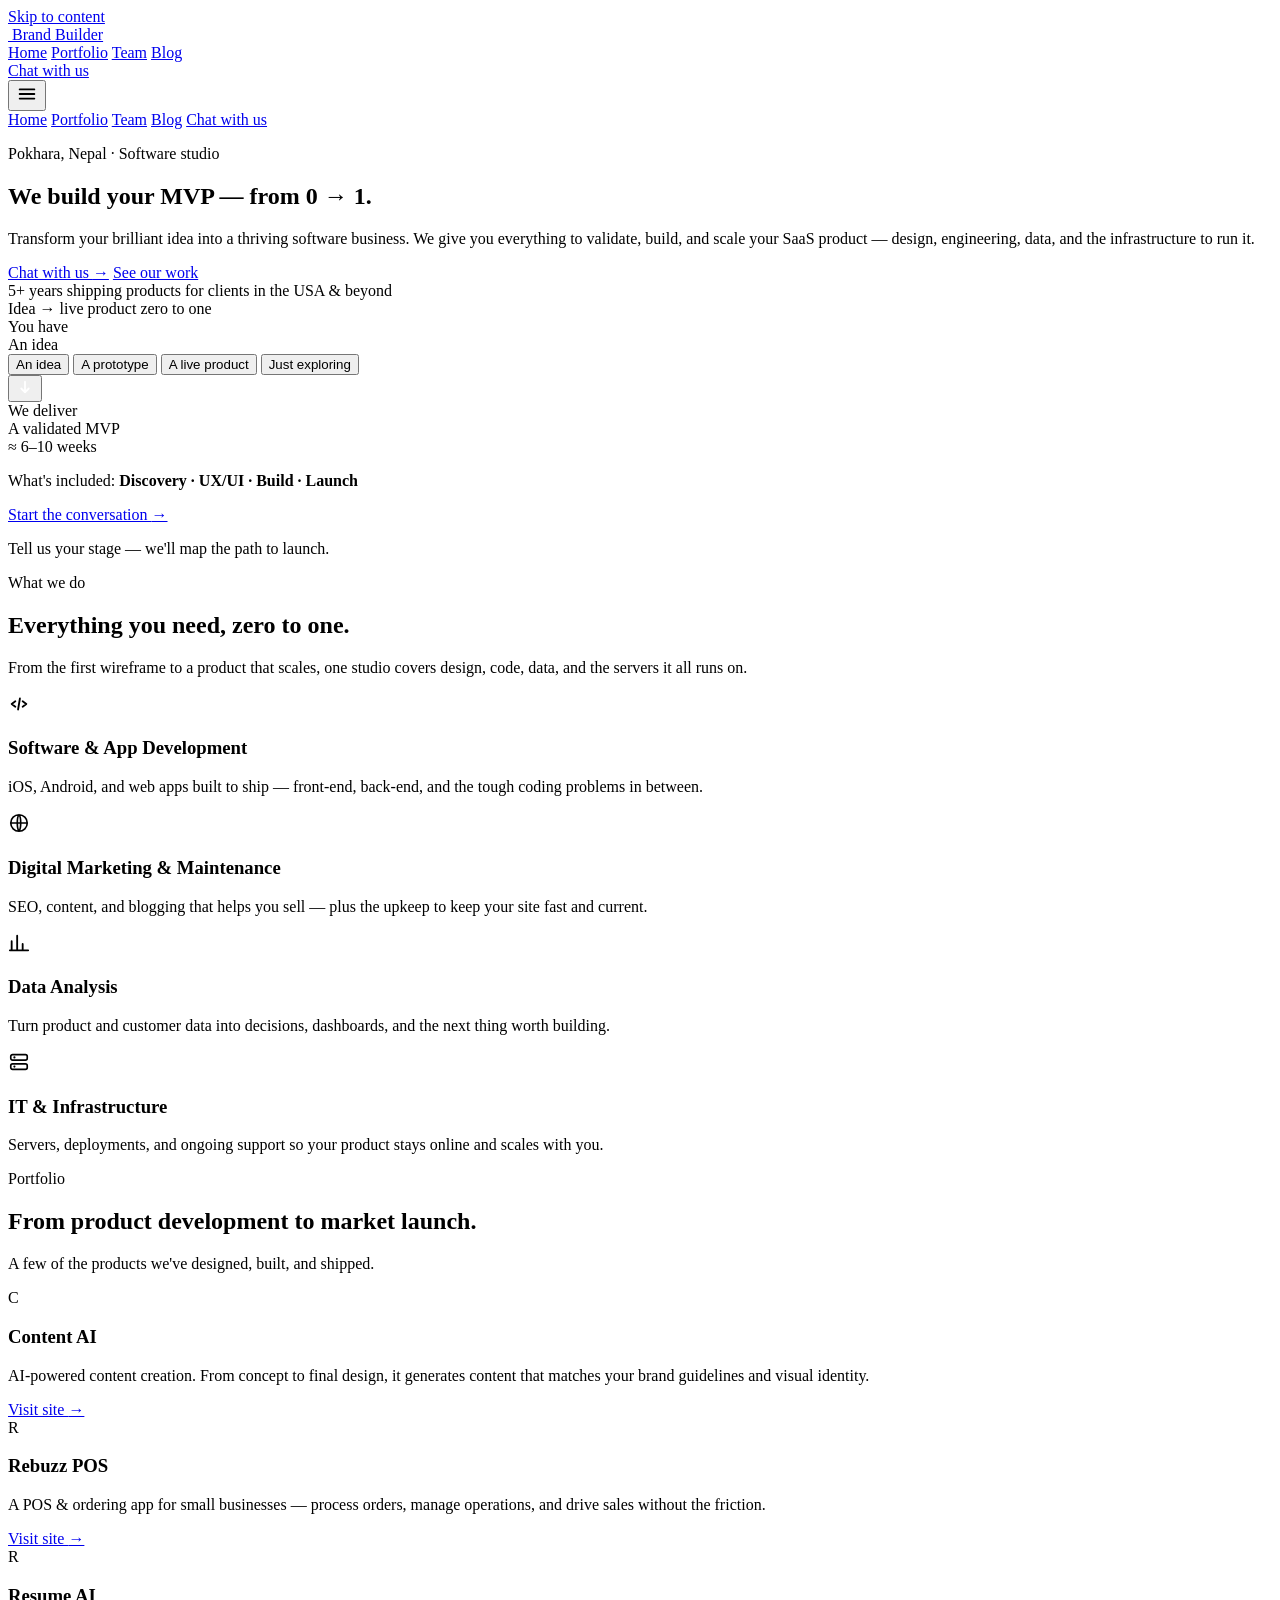
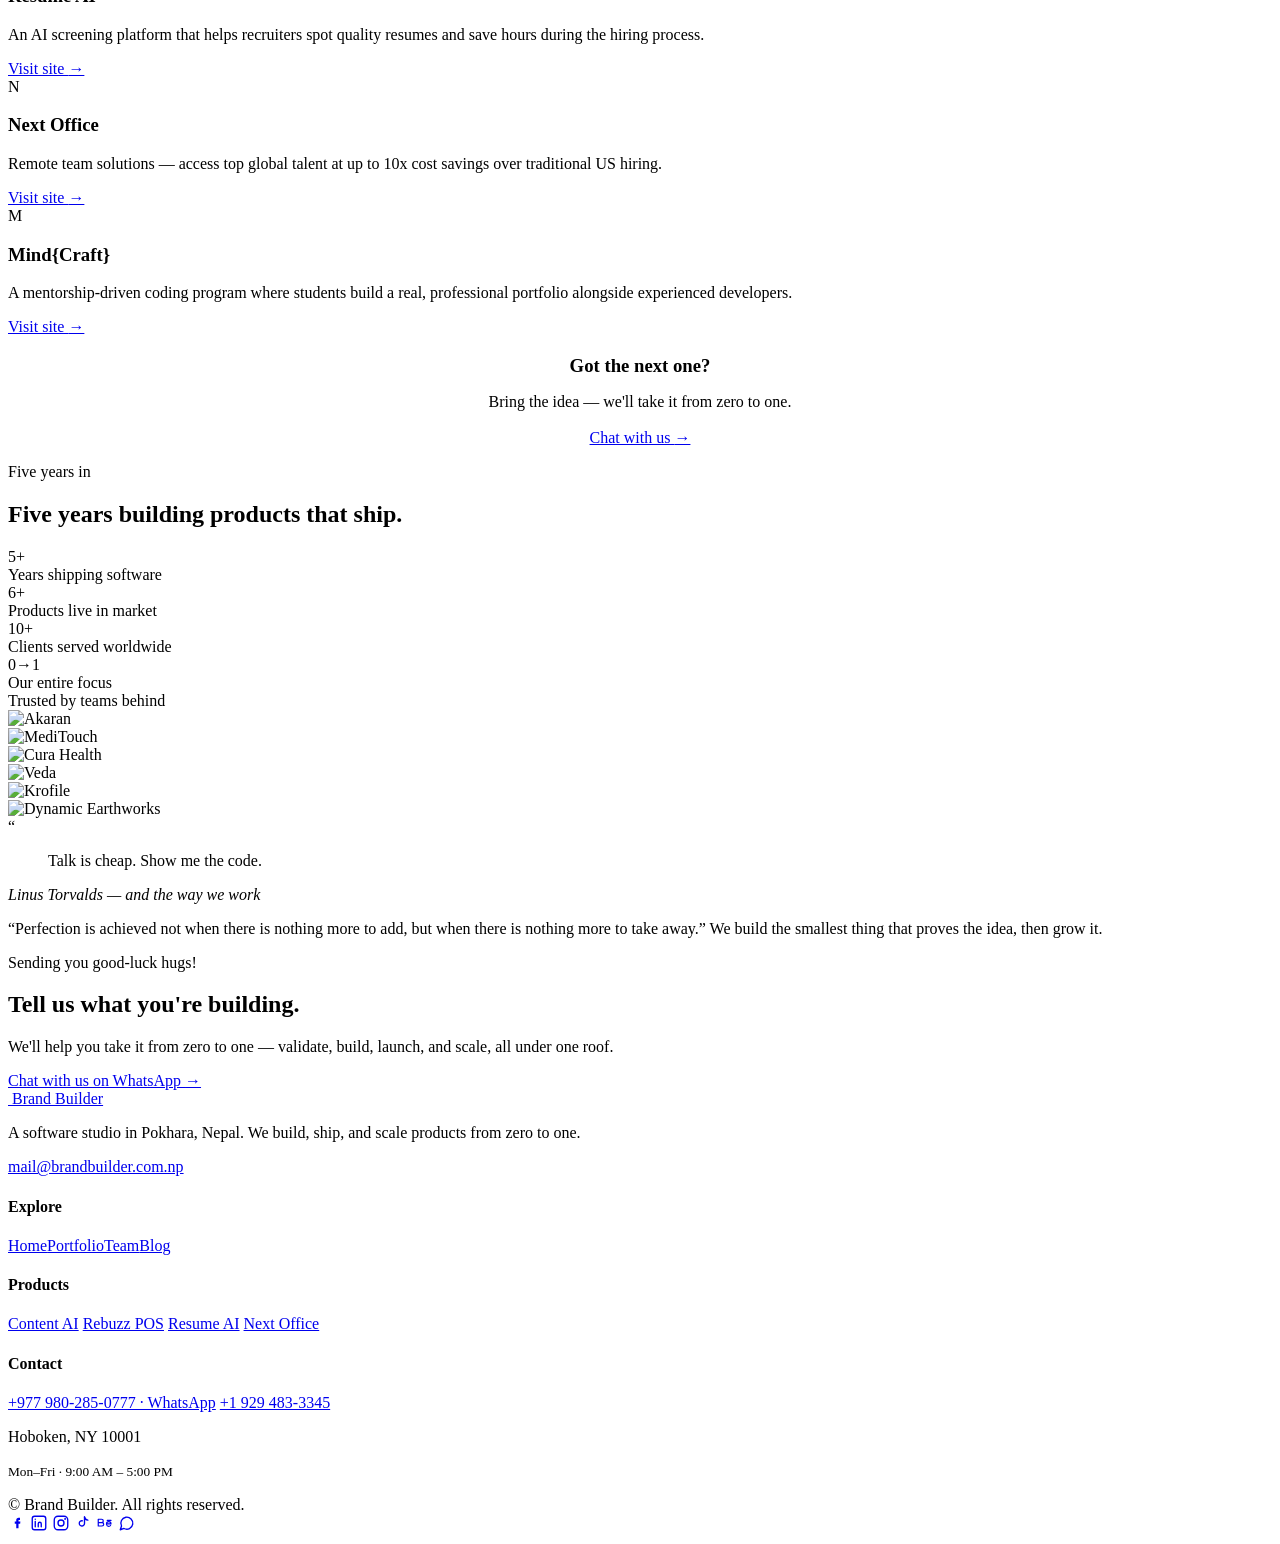
==== index.html @ 898c1c97 "Add files via upload" ====
<!DOCTYPE html>
<html lang="en">
<head>
<meta charset="UTF-8" />
<meta name="viewport" content="width=device-width, initial-scale=1.0, viewport-fit=cover" />
<title>Brand Builder — We build your MVP, from 0 to 1</title>
<meta name="description" content="Brand Builder is a software studio in Pokhara, Nepal. We help founders validate, build, and scale their SaaS product from zero to one — design, engineering, data, and infrastructure." />
<meta name="theme-color" content="#FF6600" />
<meta property="og:title" content="Brand Builder — We build your MVP, from 0 to 1" />
<meta property="og:description" content="A software studio in Pokhara, Nepal. From product development to market launch." />
<meta property="og:type" content="website" />
<link rel="icon" type="image/png" href="images/favicon.png" />
<link rel="preconnect" href="https://fonts.googleapis.com" />
<link rel="preconnect" href="https://fonts.gstatic.com" crossorigin />
<link href="https://fonts.googleapis.com/css2?family=Poppins:wght@500;600;700&family=Inter:wght@400;500;600&display=swap" rel="stylesheet" />
<link rel="stylesheet" href="css/style.css" />
</head>
<body>
<a class="skip" href="#main">Skip to content</a>

<header class="nav" id="nav">
  <div class="container nav__inner">
    <a class="brand" href="index.html" aria-label="Brand Builder home">
      <img class="brand__logo" src="images/logo.png" alt="" aria-hidden="true" />
      Brand Builder
    </a>
    <nav class="nav__links" aria-label="Primary">
      <a href="index.html" aria-current="page">Home</a>
      <a href="portfolio.html">Portfolio</a>
      <a href="team.html">Team</a>
      <a href="blog.html">Blog</a>
    </nav>
    <div class="nav__cta"><a class="btn btn--primary" href="https://wa.me/9779802850777" target="_blank" rel="noopener">Chat with us</a></div>
    <button class="nav__toggle" aria-label="Toggle menu" aria-expanded="false" aria-controls="navPanel">
      <svg width="22" height="22" viewBox="0 0 24 24" fill="none" aria-hidden="true"><path d="M4 7h16M4 12h16M4 17h16" stroke="currentColor" stroke-width="2" stroke-linecap="round"/></svg>
    </button>
  </div>
  <div class="nav__panel" id="navPanel">
    <a href="index.html" aria-current="page">Home</a>
    <a href="portfolio.html">Portfolio</a>
    <a href="team.html">Team</a>
    <a href="blog.html">Blog</a>
    <a class="btn btn--primary" href="https://wa.me/9779802850777" target="_blank" rel="noopener">Chat with us</a>
  </div>
</header>

<main id="main">
<!-- Hero -->
<section class="hero band--soft section">
  <div class="container hero__grid">
    <div class="hero__copy">
      <p class="eyebrow">Pokhara, Nepal · Software studio</p>
      <h1>We build your MVP — from <span class="mark">0</span> <span class="arr-big">→</span> <span class="mark">1</span>.</h1>
      <p class="lead">Transform your brilliant idea into a thriving software business. We give you everything to validate, build, and scale your SaaS product — design, engineering, data, and the infrastructure to run it.</p>
      <div class="hero__cta">
        <a class="btn btn--primary" href="https://wa.me/9779802850777" target="_blank" rel="noopener">Chat with us <span class="arr">→</span></a>
        <a class="btn btn--ghost" href="portfolio.html">See our work</a>
      </div>
      <div class="hero__trust"><span class="dot"></span> 5+ years shipping products for clients in the USA &amp; beyond</div>
    </div>

    <div class="conv" role="group" aria-label="Idea to product estimator">
      <div class="conv__head">
        <span class="conv__title">Idea&nbsp;→&nbsp;live product</span>
        <span class="conv__live"><span class="pulse"></span> zero to one</span>
      </div>
      <div class="conv__row">
        <div class="conv__label">You have</div>
        <div class="conv__value" id="convFrom">An idea</div>
        <div class="conv__chips" role="group" aria-label="Where are you starting?">
          <button class="chip" data-stage="0" aria-pressed="true">An idea</button>
          <button class="chip" data-stage="1" aria-pressed="false">A prototype</button>
          <button class="chip" data-stage="2" aria-pressed="false">A live product</button>
          <button class="chip" data-stage="3" aria-pressed="false">Just exploring</button>
        </div>
      </div>
      <div class="conv__swap">
        <button id="convSwap" type="button" aria-label="Next stage">
          <svg width="18" height="18" viewBox="0 0 24 24" fill="none" aria-hidden="true"><path d="M12 5v14M12 19l5-5M12 19l-5-5" stroke="#fff" stroke-width="2.4" stroke-linecap="round" stroke-linejoin="round"/></svg>
        </button>
      </div>
      <div class="conv__row conv__out">
        <div class="conv__label">We deliver</div>
        <div class="conv__value" id="convTo">A validated MVP</div>
        <span class="badge" id="convTime">≈ 6–10 weeks</span>
      </div>
      <p class="conv__steps">What's included: <b id="convSteps">Discovery · UX/UI · Build · Launch</b></p>
      <a class="btn btn--primary" href="https://wa.me/9779802850777" target="_blank" rel="noopener">Start the conversation <span class="arr">→</span></a>
      <p class="conv__note">Tell us your stage — we'll map the path to launch.</p>
    </div>
  </div>
</section>

<!-- Services -->
<section class="section" id="services">
  <div class="container">
    <div class="head-block reveal">
      <p class="eyebrow">What we do</p>
      <h2>Everything you need, zero to one.</h2>
      <p class="lead">From the first wireframe to a product that scales, one studio covers design, code, data, and the servers it all runs on.</p>
    </div>
    <div class="grid grid--4">
      <article class="card reveal">
        <div class="card__icon" aria-hidden="true"><svg width="22" height="22" viewBox="0 0 24 24" fill="none"><path d="M8 9l-4 3 4 3M16 9l4 3-4 3M13 6l-2 12" stroke="currentColor" stroke-width="2" stroke-linecap="round" stroke-linejoin="round"/></svg></div>
        <h3>Software &amp; App Development</h3>
        <p>iOS, Android, and web apps built to ship — front-end, back-end, and the tough coding problems in between.</p>
      </article>
      <article class="card reveal">
        <div class="card__icon" aria-hidden="true"><svg width="22" height="22" viewBox="0 0 24 24" fill="none"><path d="M3 12a9 9 0 1 0 18 0 9 9 0 0 0-18 0zM3 12h18M12 3c2.5 2.5 2.5 15 0 18M12 3c-2.5 2.5-2.5 15 0 18" stroke="currentColor" stroke-width="1.8" stroke-linecap="round" stroke-linejoin="round"/></svg></div>
        <h3>Digital Marketing &amp; Maintenance</h3>
        <p>SEO, content, and blogging that helps you sell — plus the upkeep to keep your site fast and current.</p>
      </article>
      <article class="card reveal">
        <div class="card__icon" aria-hidden="true"><svg width="22" height="22" viewBox="0 0 24 24" fill="none"><path d="M4 20V10M10 20V4M16 20v-7M22 20H2" stroke="currentColor" stroke-width="2" stroke-linecap="round" stroke-linejoin="round"/></svg></div>
        <h3>Data Analysis</h3>
        <p>Turn product and customer data into decisions, dashboards, and the next thing worth building.</p>
      </article>
      <article class="card reveal">
        <div class="card__icon" aria-hidden="true"><svg width="22" height="22" viewBox="0 0 24 24" fill="none"><rect x="3" y="4" width="18" height="6" rx="2" stroke="currentColor" stroke-width="1.8"/><rect x="3" y="14" width="18" height="6" rx="2" stroke="currentColor" stroke-width="1.8"/><path d="M7 7h.01M7 17h.01" stroke="currentColor" stroke-width="2.4" stroke-linecap="round"/></svg></div>
        <h3>IT &amp; Infrastructure</h3>
        <p>Servers, deployments, and ongoing support so your product stays online and scales with you.</p>
      </article>
    </div>
  </div>
</section>

<!-- Products -->
<section class="band--soft section" id="products">
  <div class="container">
    <div class="head-block reveal">
      <p class="eyebrow">Portfolio</p>
      <h2>From product development to market launch.</h2>
      <p class="lead">A few of the products we've designed, built, and shipped.</p>
    </div>
    <div class="grid grid--3">
      <article class="card prod reveal">
        <div class="prod__top"><span class="prod__logo">C</span><h3>Content AI</h3></div>
        <p>AI-powered content creation. From concept to final design, it generates content that matches your brand guidelines and visual identity.</p>
        <a class="prod__link" href="https://rebuzzai.com/" target="_blank" rel="noopener">Visit site <span class="arr">→</span></a>
      </article>
      <article class="card card--dark prod reveal">
        <div class="prod__top"><span class="prod__logo">R</span><h3>Rebuzz POS</h3></div>
        <p>A POS &amp; ordering app for small businesses — process orders, manage operations, and drive sales without the friction.</p>
        <a class="prod__link" href="https://rebuzzpos.com/" target="_blank" rel="noopener">Visit site <span class="arr">→</span></a>
      </article>
      <article class="card prod reveal">
        <div class="prod__top"><span class="prod__logo">R</span><h3>Resume AI</h3></div>
        <p>An AI screening platform that helps recruiters spot quality resumes and save hours during the hiring process.</p>
        <a class="prod__link" href="https://cvai.dev/" target="_blank" rel="noopener">Visit site <span class="arr">→</span></a>
      </article>
      <article class="card prod reveal">
        <div class="prod__top"><span class="prod__logo">N</span><h3>Next Office</h3></div>
        <p>Remote team solutions — access top global talent at up to 10x cost savings over traditional US hiring.</p>
        <a class="prod__link" href="https://nextoffice.dev/" target="_blank" rel="noopener">Visit site <span class="arr">→</span></a>
      </article>
      <article class="card prod reveal">
        <div class="prod__top"><span class="prod__logo">M</span><h3>Mind&#123;Craft&#125;</h3></div>
        <p>A mentorship-driven coding program where students build a real, professional portfolio alongside experienced developers.</p>
        <a class="prod__link" href="https://axon.com.np/" target="_blank" rel="noopener">Visit site <span class="arr">→</span></a>
      </article>
      <article class="card card--soft prod reveal" style="align-items:center;justify-content:center;text-align:center;">
        <div>
          <h3 style="margin-bottom:.6rem;">Got the next one?</h3>
          <p style="margin-bottom:1.1rem;">Bring the idea — we'll take it from zero to one.</p>
          <a class="btn btn--primary" href="https://wa.me/9779802850777" target="_blank" rel="noopener">Chat with us <span class="arr">→</span></a>
        </div>
      </article>
    </div>
  </div>
</section>

<!-- Stats -->
<section class="band--dark section on-dark">
  <div class="container">
    <div class="head-block reveal" style="margin-bottom:0;">
      <p class="eyebrow">Five years in</p>
      <h2>Five years building products that ship.</h2>
    </div>
    <div class="stats reveal">
      <div class="stat"><div class="stat__num">5+</div><div class="stat__label">Years shipping software</div></div>
      <div class="stat"><div class="stat__num">6+</div><div class="stat__label">Products live in market</div></div>
      <div class="stat"><div class="stat__num">10+</div><div class="stat__label">Clients served worldwide</div></div>
      <div class="stat"><div class="stat__num">0→1</div><div class="stat__label">Our entire focus</div></div>
    </div>
    <div class="trust reveal">
      <div class="trust__label">Trusted by teams behind</div>
      <div class="logos">
        <div class="logo"><img src="images/akaran.png" alt="Akaran" /></div>
        <div class="logo"><img src="images/meditouch.png" alt="MediTouch" /></div>
        <div class="logo"><img src="images/cura-health.png" alt="Cura Health" /></div>
        <div class="logo"><img src="images/veda.png" alt="Veda" /></div>
        <div class="logo"><img src="images/krofile.png" alt="Krofile" /></div>
        <div class="logo"><img src="images/dynamic-earthworks.png" alt="Dynamic Earthworks" /></div>
      </div>
    </div>
  </div>
</section>

<!-- Ethos -->
<section class="section">
  <div class="container">
    <div class="quote reveal">
      <span class="quote__mark" aria-hidden="true">&ldquo;</span>
      <blockquote>Talk is cheap. Show me the code.</blockquote>
      <cite>Linus Torvalds <span>— and the way we work</span></cite>
      <p class="quote__sub">&ldquo;Perfection is achieved not when there is nothing more to add, but when there is nothing more to take away.&rdquo; We build the smallest thing that proves the idea, then grow it.</p>
    </div>
  </div>
</section>

<!-- Final CTA -->
<section class="section" id="contact">
  <div class="container">
    <div class="cta-card reveal">
      <p class="eyebrow on-dark" style="justify-content:center;">Sending you good-luck hugs!</p>
      <h2>Tell us what you're building.</h2>
      <p class="lead">We'll help you take it from zero to one — validate, build, launch, and scale, all under one roof.</p>
      <a class="btn btn--light" href="https://wa.me/9779802850777" target="_blank" rel="noopener">Chat with us on WhatsApp <span class="arr">→</span></a>
    </div>
  </div>
</section>
</main>

<footer class="footer">
  <div class="container">
    <div class="footer__top">
      <div class="footer__brand footer__col">
        <a class="brand" href="index.html"><img class="brand__logo brand__logo--footer" src="images/logo.png" alt="" aria-hidden="true" /> Brand Builder</a>
        <p>A software studio in Pokhara, Nepal. We build, ship, and scale products from zero to one.</p>
        <a class="footer__mail" href="mailto:mail@brandbuilder.com.np">mail@brandbuilder.com.np</a>
      </div>
      <div class="footer__col">
        <h4>Explore</h4>
        <a href="index.html">Home</a><a href="portfolio.html">Portfolio</a><a href="team.html">Team</a><a href="blog.html">Blog</a>
      </div>
      <div class="footer__col">
        <h4>Products</h4>
        <a href="https://rebuzzai.com/" target="_blank" rel="noopener">Content AI</a>
        <a href="https://rebuzzpos.com/" target="_blank" rel="noopener">Rebuzz POS</a>
        <a href="https://cvai.dev/" target="_blank" rel="noopener">Resume AI</a>
        <a href="https://nextoffice.dev/" target="_blank" rel="noopener">Next Office</a>
      </div>
      <div class="footer__col">
        <h4>Contact</h4>
        <a href="https://wa.me/9779802850777" target="_blank" rel="noopener">+977 980-285-0777 · WhatsApp</a>
        <a href="tel:+19294833345">+1 929 483-3345</a>
        <p>Hoboken, NY 10001</p>
        <p><small>Mon–Fri · 9:00 AM – 5:00 PM</small></p>
      </div>
    </div>
    <div class="footer__bottom">
      <span>© <span data-year></span> Brand Builder. All rights reserved.</span>
      <div class="footer__social">
        <a href="https://www.facebook.com/brandbuildernepal" target="_blank" rel="noopener" aria-label="Facebook"><svg width="18" height="18" viewBox="0 0 24 24" fill="none"><path d="M14 8h2V5h-2c-1.7 0-3 1.3-3 3v2H9v3h2v6h3v-6h2.2l.3-3H14v-1.5c0-.3.2-.5.5-.5z" fill="currentColor"/></svg></a>
        <a href="https://www.linkedin.com/company/brand-builder-nepal/" target="_blank" rel="noopener" aria-label="LinkedIn"><svg width="18" height="18" viewBox="0 0 24 24" fill="none"><rect x="3" y="3" width="18" height="18" rx="3" stroke="currentColor" stroke-width="1.8"/><path d="M7 10v7M7 7v.01M11 17v-4a2 2 0 0 1 4 0v4" stroke="currentColor" stroke-width="1.8" stroke-linecap="round" stroke-linejoin="round"/></svg></a>
        <a href="https://www.instagram.com/brandbuilder.nepal/" target="_blank" rel="noopener" aria-label="Instagram"><svg width="18" height="18" viewBox="0 0 24 24" fill="none"><rect x="3" y="3" width="18" height="18" rx="5" stroke="currentColor" stroke-width="1.8"/><circle cx="12" cy="12" r="4" stroke="currentColor" stroke-width="1.8"/><circle cx="17.5" cy="6.5" r="1.3" fill="currentColor"/></svg></a>
        <a href="https://www.tiktok.com/@bb.vibes0" target="_blank" rel="noopener" aria-label="TikTok"><svg width="18" height="18" viewBox="0 0 24 24" fill="none"><path d="M14 4v8.5a3.5 3.5 0 1 1-3-3.46" stroke="currentColor" stroke-width="1.8" stroke-linecap="round" stroke-linejoin="round"/><path d="M14 4c.5 2.5 2 4 4.5 4.2" stroke="currentColor" stroke-width="1.8" stroke-linecap="round" stroke-linejoin="round"/></svg></a>
        <a href="https://www.behance.net/brandbuilder2021" target="_blank" rel="noopener" aria-label="Behance"><svg width="18" height="18" viewBox="0 0 24 24" fill="none"><path d="M3 7h4.5a2.2 2.2 0 0 1 0 4.4H3zM3 11.4h5a2.3 2.3 0 0 1 0 4.6H3zM15 8.5h5M14 14c.3 1.6 1.5 2.4 3 2.4 1.1 0 1.9-.4 2.4-1.1M14 13.2a3 3 0 1 1 6 0z" stroke="currentColor" stroke-width="1.6" stroke-linecap="round" stroke-linejoin="round"/></svg></a>
        <a href="https://wa.me/9779802850777" target="_blank" rel="noopener" aria-label="WhatsApp"><svg width="18" height="18" viewBox="0 0 24 24" fill="none"><path d="M3 21l1.7-5A8 8 0 1 1 8 19.3L3 21z" stroke="currentColor" stroke-width="1.8" stroke-linejoin="round"/></svg></a>
      </div>
    </div>
  </div>
</footer>

<script src="js/utils.js" defer></script>
<script src="js/main.js" defer></script>
</body>
</html>
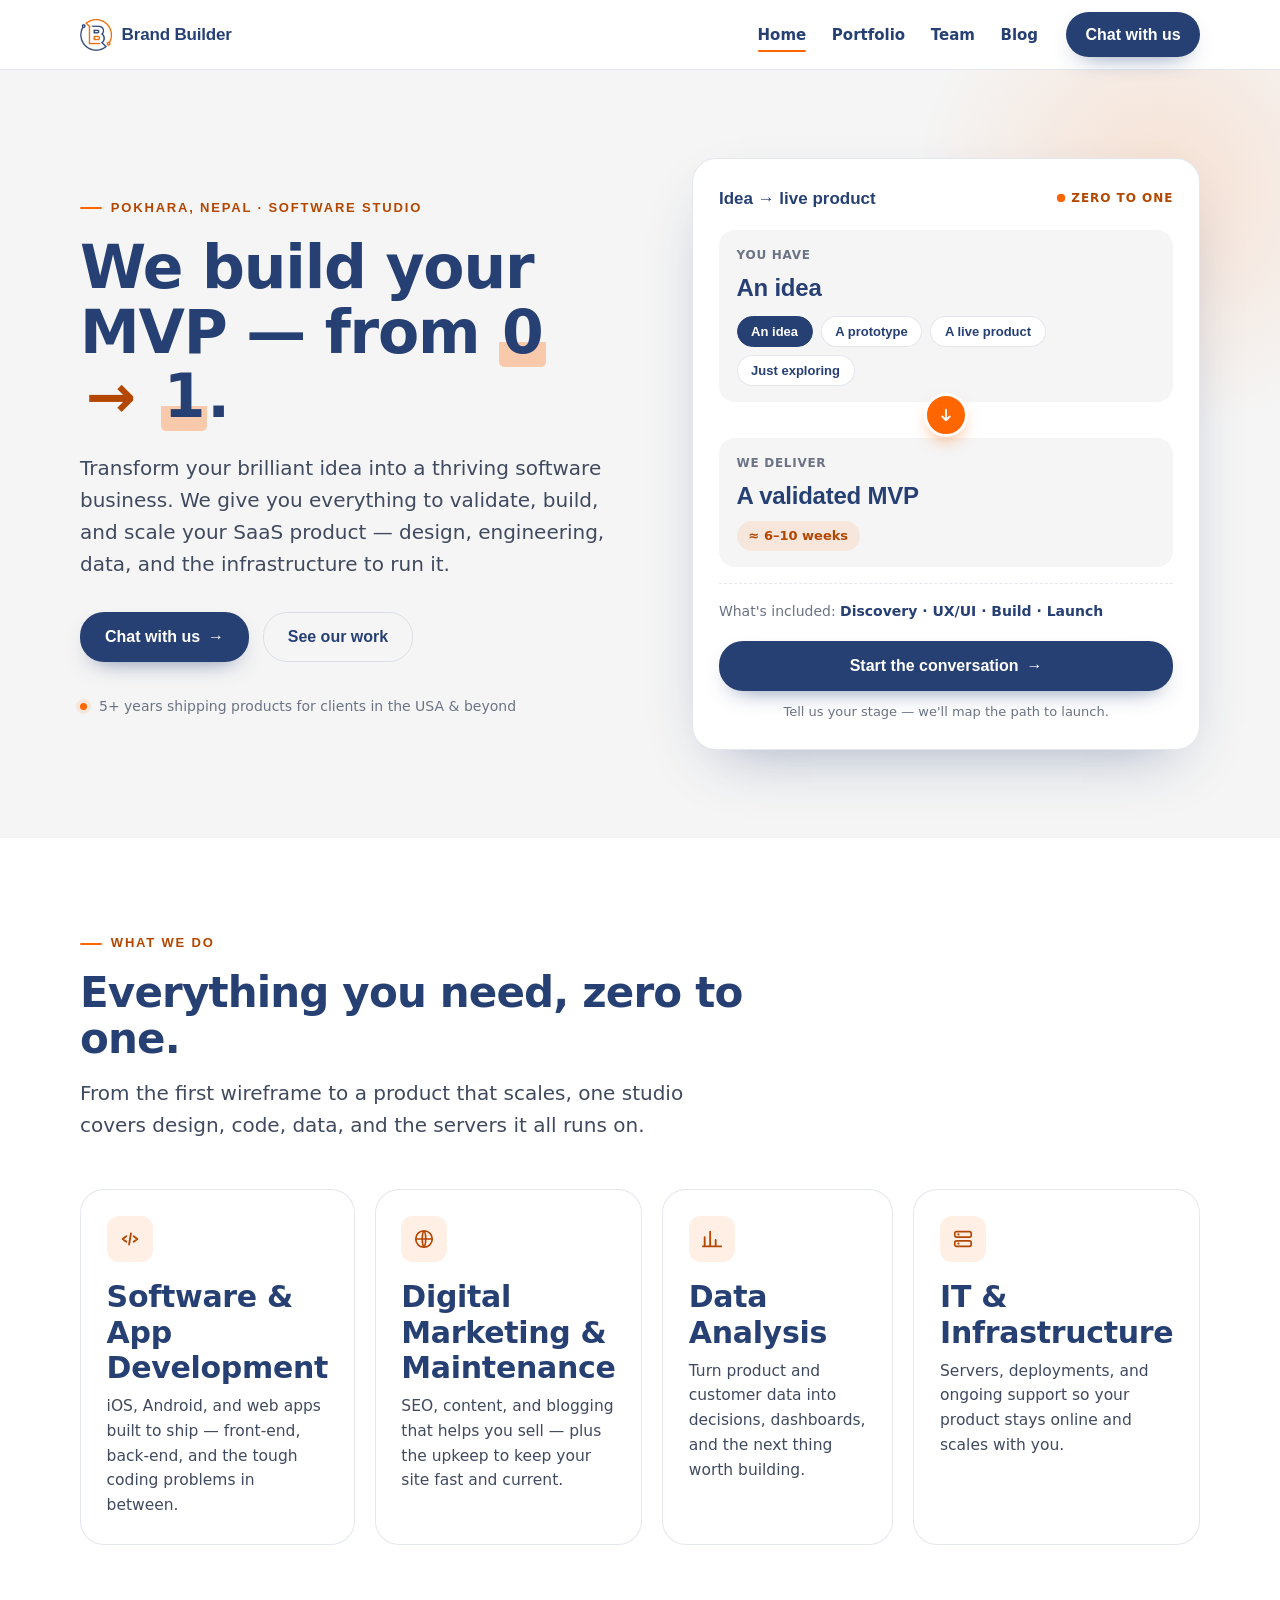
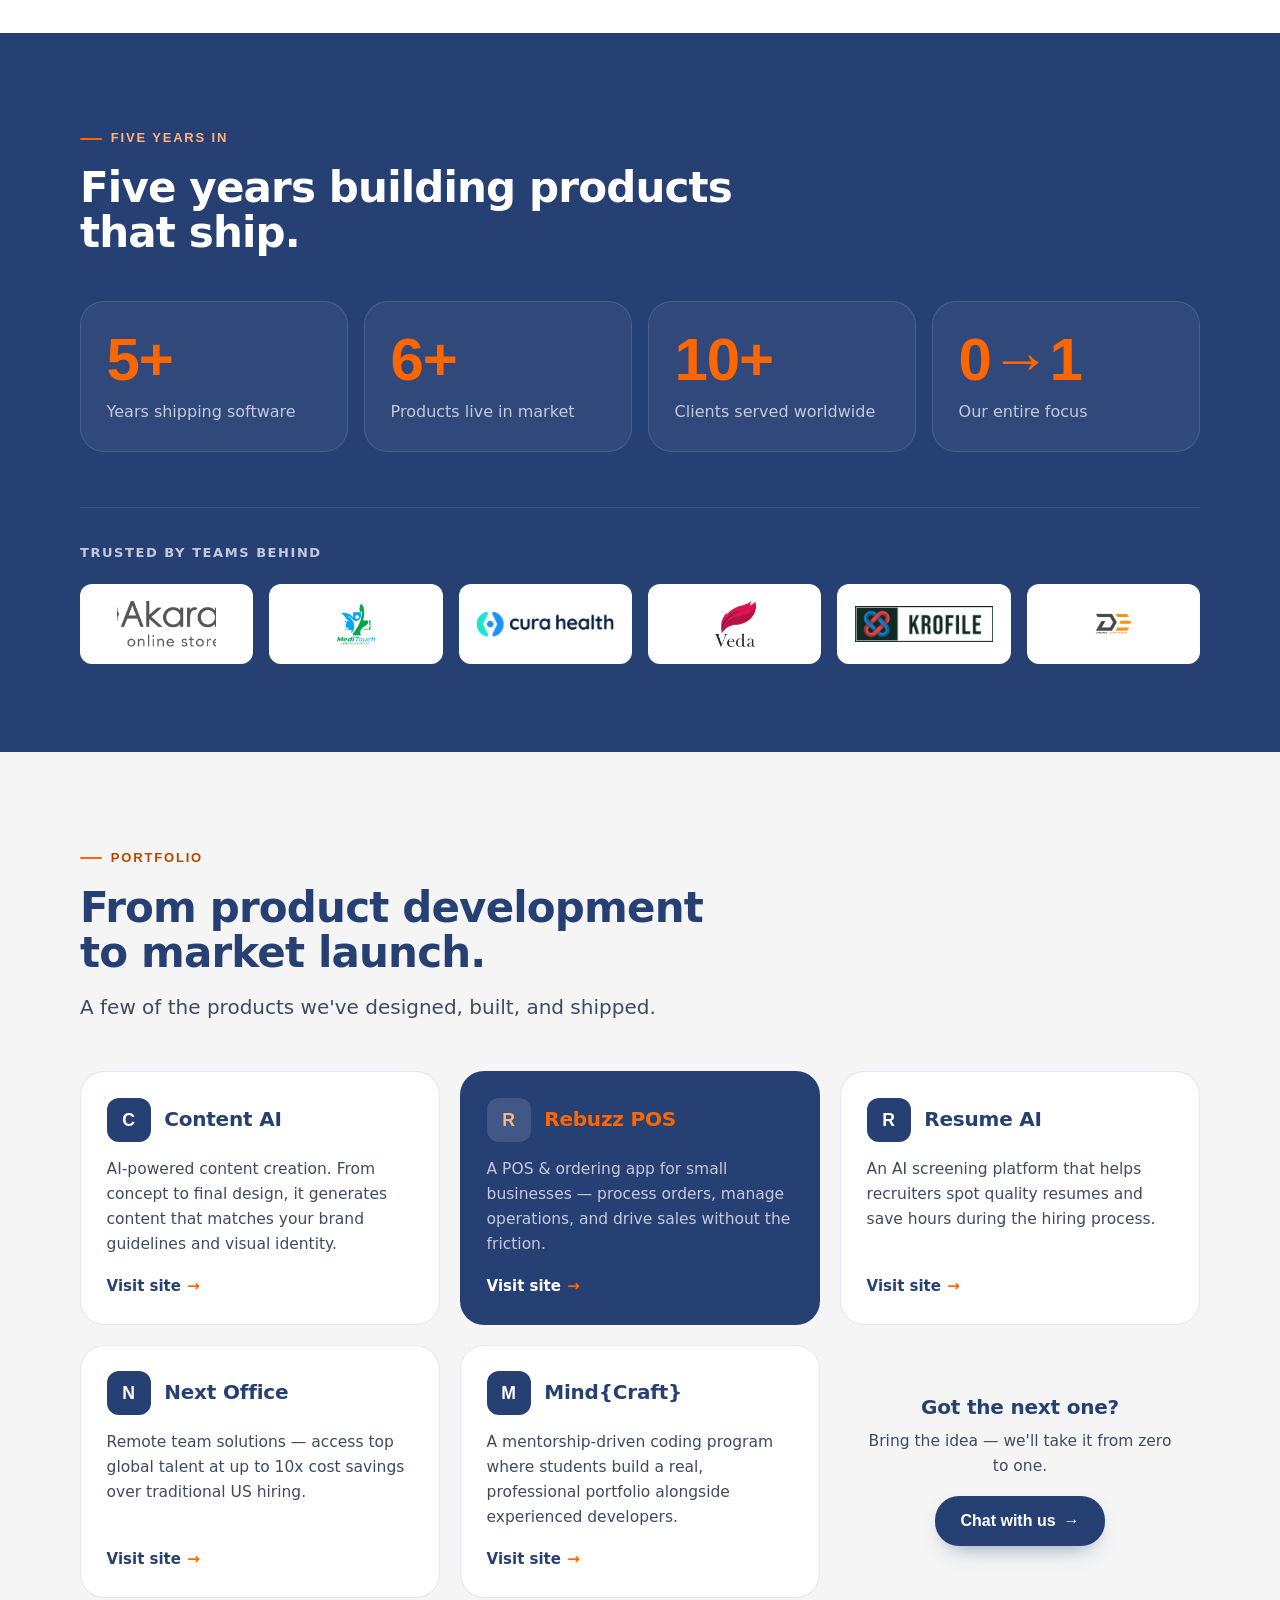
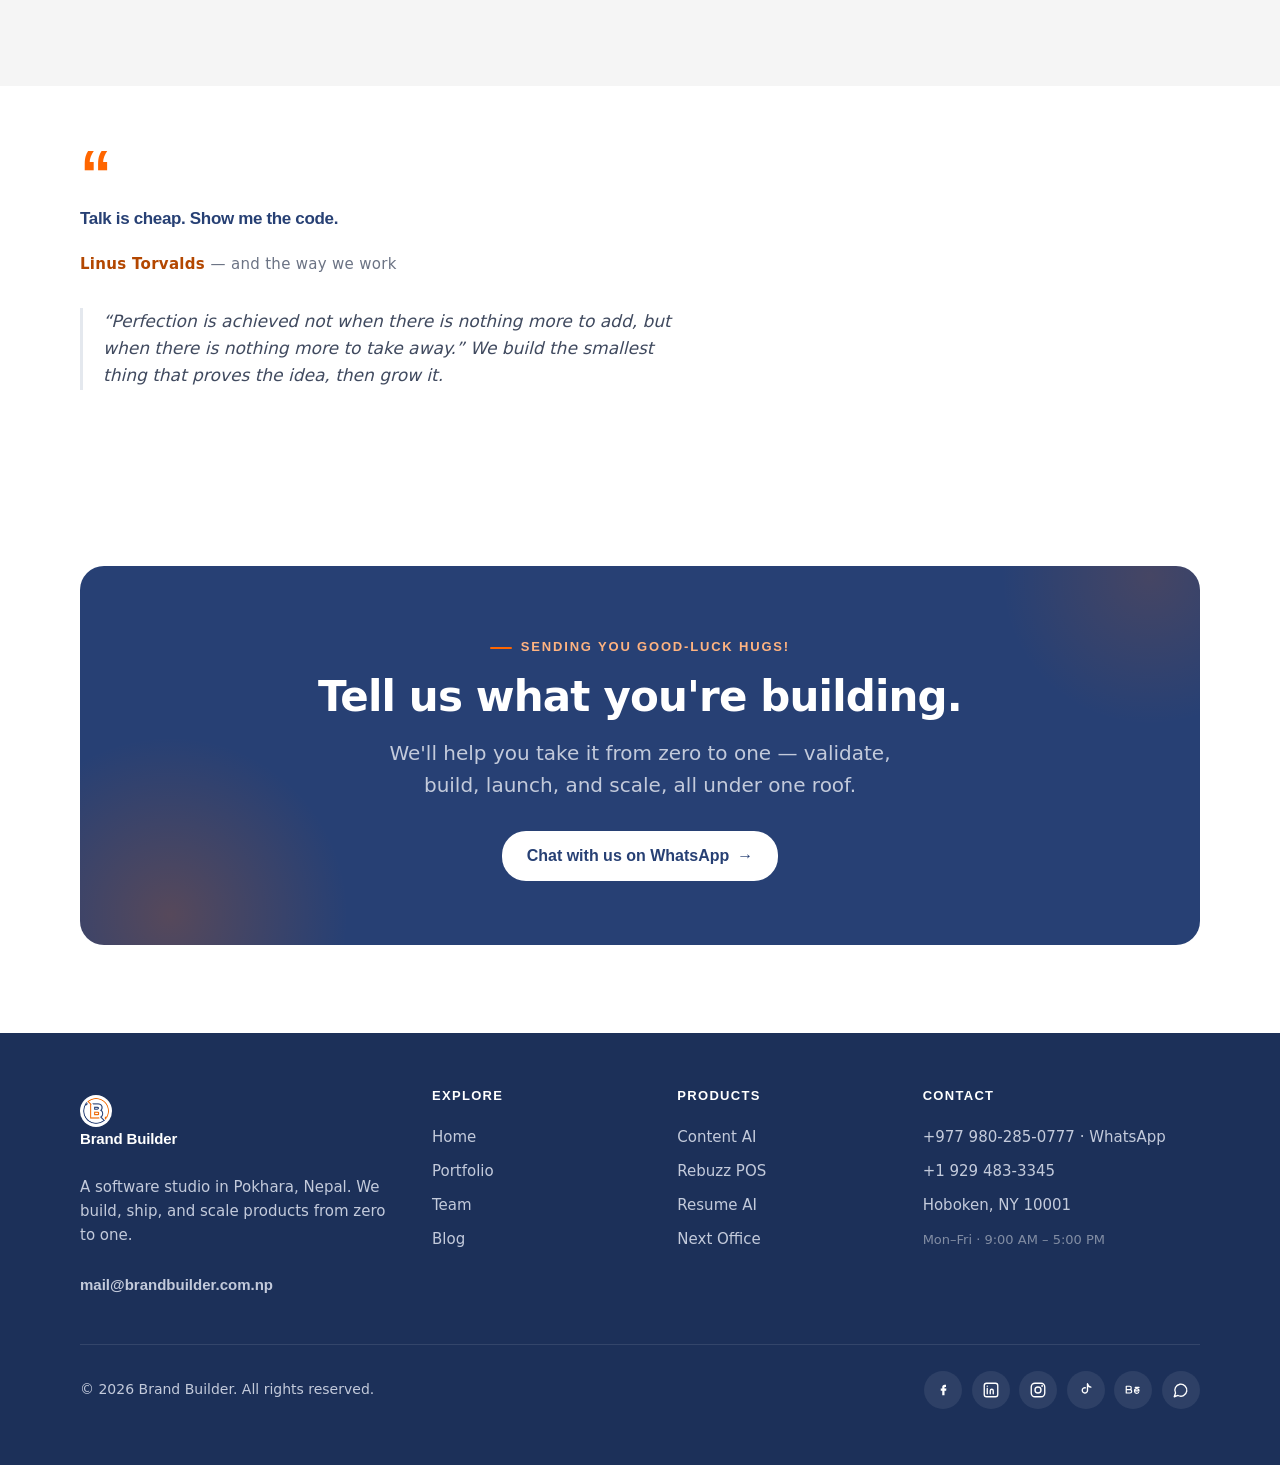
==== commit 8f7a56ef: "Update index.html" ====
--- a/index.html
+++ b/index.html
@@ -124,51 +124,6 @@
   </div>
 </section>
 
-<!-- Products -->
-<section class="band--soft section" id="products">
-  <div class="container">
-    <div class="head-block reveal">
-      <p class="eyebrow">Portfolio</p>
-      <h2>From product development to market launch.</h2>
-      <p class="lead">A few of the products we've designed, built, and shipped.</p>
-    </div>
-    <div class="grid grid--3">
-      <article class="card prod reveal">
-        <div class="prod__top"><span class="prod__logo">C</span><h3>Content AI</h3></div>
-        <p>AI-powered content creation. From concept to final design, it generates content that matches your brand guidelines and visual identity.</p>
-        <a class="prod__link" href="https://rebuzzai.com/" target="_blank" rel="noopener">Visit site <span class="arr">→</span></a>
-      </article>
-      <article class="card card--dark prod reveal">
-        <div class="prod__top"><span class="prod__logo">R</span><h3>Rebuzz POS</h3></div>
-        <p>A POS &amp; ordering app for small businesses — process orders, manage operations, and drive sales without the friction.</p>
-        <a class="prod__link" href="https://rebuzzpos.com/" target="_blank" rel="noopener">Visit site <span class="arr">→</span></a>
-      </article>
-      <article class="card prod reveal">
-        <div class="prod__top"><span class="prod__logo">R</span><h3>Resume AI</h3></div>
-        <p>An AI screening platform that helps recruiters spot quality resumes and save hours during the hiring process.</p>
-        <a class="prod__link" href="https://cvai.dev/" target="_blank" rel="noopener">Visit site <span class="arr">→</span></a>
-      </article>
-      <article class="card prod reveal">
-        <div class="prod__top"><span class="prod__logo">N</span><h3>Next Office</h3></div>
-        <p>Remote team solutions — access top global talent at up to 10x cost savings over traditional US hiring.</p>
-        <a class="prod__link" href="https://nextoffice.dev/" target="_blank" rel="noopener">Visit site <span class="arr">→</span></a>
-      </article>
-      <article class="card prod reveal">
-        <div class="prod__top"><span class="prod__logo">M</span><h3>Mind&#123;Craft&#125;</h3></div>
-        <p>A mentorship-driven coding program where students build a real, professional portfolio alongside experienced developers.</p>
-        <a class="prod__link" href="https://axon.com.np/" target="_blank" rel="noopener">Visit site <span class="arr">→</span></a>
-      </article>
-      <article class="card card--soft prod reveal" style="align-items:center;justify-content:center;text-align:center;">
-        <div>
-          <h3 style="margin-bottom:.6rem;">Got the next one?</h3>
-          <p style="margin-bottom:1.1rem;">Bring the idea — we'll take it from zero to one.</p>
-          <a class="btn btn--primary" href="https://wa.me/9779802850777" target="_blank" rel="noopener">Chat with us <span class="arr">→</span></a>
-        </div>
-      </article>
-    </div>
-  </div>
-</section>
-
 <!-- Stats -->
 <section class="band--dark section on-dark">
   <div class="container">
@@ -196,6 +151,51 @@
   </div>
 </section>
 
+<!-- Products -->
+<section class="band--soft section" id="products">
+  <div class="container">
+    <div class="head-block reveal">
+      <p class="eyebrow">Portfolio</p>
+      <h2>From product development to market launch.</h2>
+      <p class="lead">A few of the products we've designed, built, and shipped.</p>
+    </div>
+    <div class="grid grid--3">
+      <article class="card prod reveal">
+        <div class="prod__top"><span class="prod__logo">C</span><h3>Content AI</h3></div>
+        <p>AI-powered content creation. From concept to final design, it generates content that matches your brand guidelines and visual identity.</p>
+        <a class="prod__link" href="https://rebuzzai.com/" target="_blank" rel="noopener">Visit site <span class="arr">→</span></a>
+      </article>
+      <article class="card card--dark prod reveal">
+        <div class="prod__top"><span class="prod__logo">R</span><h3>Rebuzz POS</h3></div>
+        <p>A POS &amp; ordering app for small businesses — process orders, manage operations, and drive sales without the friction.</p>
+        <a class="prod__link" href="https://rebuzzpos.com/" target="_blank" rel="noopener">Visit site <span class="arr">→</span></a>
+      </article>
+      <article class="card prod reveal">
+        <div class="prod__top"><span class="prod__logo">R</span><h3>Resume AI</h3></div>
+        <p>An AI screening platform that helps recruiters spot quality resumes and save hours during the hiring process.</p>
+        <a class="prod__link" href="https://cvai.dev/" target="_blank" rel="noopener">Visit site <span class="arr">→</span></a>
+      </article>
+      <article class="card prod reveal">
+        <div class="prod__top"><span class="prod__logo">N</span><h3>Next Office</h3></div>
+        <p>Remote team solutions — access top global talent at up to 10x cost savings over traditional US hiring.</p>
+        <a class="prod__link" href="https://nextoffice.dev/" target="_blank" rel="noopener">Visit site <span class="arr">→</span></a>
+      </article>
+      <article class="card prod reveal">
+        <div class="prod__top"><span class="prod__logo">M</span><h3>Mind&#123;Craft&#125;</h3></div>
+        <p>A mentorship-driven coding program where students build a real, professional portfolio alongside experienced developers.</p>
+        <a class="prod__link" href="https://axon.com.np/" target="_blank" rel="noopener">Visit site <span class="arr">→</span></a>
+      </article>
+      <article class="card card--soft prod reveal" style="align-items:center;justify-content:center;text-align:center;">
+        <div>
+          <h3 style="margin-bottom:.6rem;">Got the next one?</h3>
+          <p style="margin-bottom:1.1rem;">Bring the idea — we'll take it from zero to one.</p>
+          <a class="btn btn--primary" href="https://wa.me/9779802850777" target="_blank" rel="noopener">Chat with us <span class="arr">→</span></a>
+        </div>
+      </article>
+    </div>
+  </div>
+</section>
+
 <!-- Ethos -->
 <section class="section">
   <div class="container">
--- a/css/style.css
+++ b/css/style.css
@@ -0,0 +1,375 @@
+/*
+ * Brand Builder — Complete stylesheet
+ * Tokens · Typography · Components · Layout · Responsive
+ * Wise-inspired · navy/orange palette · Poppins + Inter
+ */
+
+/* ── DESIGN TOKENS + COMPONENTS ─────────────────────────── */
+/*
+ * Brand Builder — Design system
+ * Tokens, typography, buttons, component rules
+ * Wise-inspired · navy/orange palette · Poppins + Inter
+ */
+
+/* Import layout and responsive */
+
+/* ============================================================
+   Brand Builder — shared design system
+   Wise-inspired layout · navy/orange palette · Poppins + Inter
+   ============================================================ */
+
+:root{
+  /* Brief palette */
+  --navy:#274074;            /* Primary  → ink / dark bands / actions */
+  --navy-deep:#1c3059;       /* derived shade for footer depth        */
+  --orange:#FF6600;          /* Secondary → accent fills & shapes      */
+  --orange-deep:#b34700;     /* derived: accent text on light          */
+  --orange-light:#ffb380;    /* derived: accent text/eyebrow on dark   */
+  --orange-pale:rgba(255,102,0,.10);
+  --bg:#ffffff;              /* BG                                     */
+  --surface:#f5f5f5;         /* Stroke value reused as soft band fill  */
+  --stroke:rgba(39,64,116,.12);  /* hairline border (navy tint)        */
+  /* derived neutrals (navy-leaning) */
+  --ink:#274074; --body:#404a5f; --mute:#6b7384;
+  --on-dark:#ffffff; --on-dark-mute:#c3cadb;
+
+  --r-sm:8px; --r-md:12px; --r-lg:16px; --r-xl:24px; --r-pill:9999px;
+  --container:1200px;
+  --shadow-card:0 1px 2px rgba(39,64,116,.04), 0 12px 30px -18px rgba(39,64,116,.22);
+  --shadow-float:0 24px 60px -28px rgba(39,64,116,.45);
+}
+
+*,*::before,*::after{box-sizing:border-box;}
+html{-webkit-text-size-adjust:100%;scroll-behavior:smooth;}
+@media (prefers-reduced-motion:reduce){html{scroll-behavior:auto;}}
+body{
+  margin:0;background:var(--bg);color:var(--body);
+  font-family:Inter,system-ui,-apple-system,sans-serif;
+  font-size:1.0625rem;line-height:1.6;font-feature-settings:"calt";
+  -webkit-font-smoothing:antialiased;text-rendering:optimizeLegibility;
+}
+img{max-width:100%;display:block;}
+a{color:inherit;text-decoration:none;}
+
+/* Type */
+h1,h2,h3,h4{font-family:Poppins,system-ui,sans-serif;color:var(--ink);margin:0;line-height:1.08;letter-spacing:-.02em;}
+h1{font-weight:700;font-size:clamp(2.75rem,1.5rem + 3.4vw,3.75rem);}      /* 44–60 */
+h2{font-weight:600;font-size:clamp(1.875rem,1.4rem + 1.9vw,2.625rem);}    /* 30–42 */
+h3{font-weight:600;font-size:clamp(1.5rem,1.32rem + .72vw,1.875rem);line-height:1.18;letter-spacing:-.01em;} /* 24–30 */
+p{margin:0;}
+.lead{font-size:clamp(1.0625rem,1rem + .35vw,1.25rem);color:var(--body);line-height:1.6;}
+
+.eyebrow{
+  font-family:Inter,sans-serif;font-weight:600;font-size:.8125rem;
+  letter-spacing:.14em;text-transform:uppercase;color:var(--orange-deep);
+  display:inline-flex;align-items:center;gap:.55rem;margin:0 0 1rem;
+}
+.eyebrow::before{content:"";width:22px;height:2px;background:var(--orange);border-radius:2px;}
+.on-dark .eyebrow,.eyebrow.on-dark{color:var(--orange-light);}
+.on-dark .eyebrow::before,.eyebrow.on-dark::before{background:var(--orange);}
+
+/* Layout */
+.container{max-width:var(--container);margin-inline:auto;padding-inline:clamp(1.25rem,4vw,2.5rem);}
+.section{padding-block:clamp(3.25rem,7vw,5.5rem);}
+.band--soft{background:var(--surface);}
+.band--dark{background:var(--navy);color:var(--on-dark);}
+.band--dark h1,.band--dark h2,.band--dark h3{color:var(--on-dark);}
+.head-block{max-width:42rem;margin-bottom:clamp(2rem,4vw,3rem);}
+.head-block .lead{margin-top:1rem;}
+
+/* Buttons (24px pill) */
+.btn{
+  display:inline-flex;align-items:center;justify-content:center;gap:.5rem;
+  font-family:Inter,sans-serif;font-weight:600;font-size:1rem;line-height:1.5;
+  padding:.75rem 1.5rem;border-radius:var(--r-xl);border:1.5px solid transparent;
+  cursor:pointer;transition:transform .18s ease, background .18s ease, color .18s ease, box-shadow .18s ease, border-color .18s ease;
+  min-height:48px;white-space:nowrap;
+}
+.btn:hover{transform:translateY(-2px);}
+.btn:active{transform:translateY(0);}
+.btn--primary{background:var(--navy);color:#fff;box-shadow:0 10px 24px -14px rgba(39,64,116,.8);}
+.btn--primary:hover{background:#1f3461;box-shadow:0 16px 30px -16px rgba(39,64,116,.9);}
+.btn--ghost{background:transparent;color:var(--navy);border-color:var(--stroke);}
+.btn--ghost:hover{border-color:var(--navy);background:#fff;}
+.btn--light{background:#fff;color:var(--navy);}
+.btn--light:hover{background:var(--surface);}
+.btn .arr{transition:transform .18s ease;}
+.btn:hover .arr{transform:translateX(3px);}
+
+/* ── LAYOUT: Nav, containers, bands, grids, footer ─────── */
+/*
+ * Brand Builder — Layout
+ * Navigation, containers, bands, grids, page-header, footer
+ */
+
+/* Nav */
+.nav{position:sticky;top:0;z-index:50;position:sticky;background:rgba(255,255,255,.88);backdrop-filter:saturate(150%) blur(12px);border-bottom:1px solid var(--stroke);}
+.nav__inner{display:flex;align-items:center;gap:1.5rem;padding-block:.75rem;position:relative;}
+.brand{display:inline-flex;align-items:center;gap:.6rem;font-family:Poppins,sans-serif;font-weight:600;font-size:1.0625rem;color:var(--navy);letter-spacing:-.01em;}
+.brand svg{flex:0 0 auto;}
+.brand__logo{width:32px;height:32px;object-fit:contain;display:block;flex:0 0 auto;}
+.brand__logo--footer{background:#fff;border-radius:50%;padding:3px;}
+.nav__links{display:flex;gap:1.6rem;margin-left:auto;}
+.nav__links a{font-weight:600;font-size:.9375rem;color:var(--navy);position:relative;padding-block:.35rem;}
+.nav__links a::after{content:"";position:absolute;left:0;right:100%;bottom:0;height:2px;background:var(--orange);border-radius:2px;transition:right .2s ease;}
+.nav__links a:hover::after,.nav__links a[aria-current="page"]::after{right:0;}
+.nav__cta{margin-left:.25rem;}
+.nav__cta .btn{padding:.6rem 1.15rem;min-height:42px;}
+.nav__toggle{display:none;background:none;border:1.5px solid var(--stroke);border-radius:10px;padding:.5rem;color:var(--navy);cursor:pointer;margin-left:auto;min-width:44px;min-height:44px;align-items:center;justify-content:center;}
+.nav__toggle:hover{border-color:var(--navy);background:var(--surface);}
+.nav__panel{display:none;flex-direction:column;gap:.25rem;padding:1rem 1rem 1.25rem;border-top:1px solid var(--stroke);background:#fff;position:absolute;top:100%;left:0;right:0;z-index:100;box-shadow:0 12px 32px -8px rgba(39,64,116,.18);}
+.nav__panel a{padding:.8rem .75rem;border-radius:10px;font-weight:600;font-size:1rem;color:var(--navy);display:block;}
+.nav__panel a:hover,.nav__panel a[aria-current="page"]{background:var(--surface);}
+.nav__panel .btn{margin-top:.75rem;width:100%;justify-content:center;}
+.nav.open .nav__panel{display:flex;}
+
+/* Page header (sub-pages) */
+.page-header{background:var(--surface);padding-block:clamp(2.5rem,5vw,4.25rem);}
+.breadcrumb{font-size:.875rem;color:var(--mute);margin-bottom:1.1rem;}
+.breadcrumb a{color:var(--navy);font-weight:600;}
+.breadcrumb a:hover{color:var(--orange-deep);}
+.breadcrumb span{margin-inline:.4rem;color:var(--mute);}
+.page-header h1{max-width:20ch;}
+.page-header .lead{margin-top:1.1rem;max-width:46rem;}
+
+/* ===== HOME: hero ===== */
+.hero{position:relative;overflow:hidden;}
+.hero::before{content:"";position:absolute;width:560px;height:560px;right:-160px;top:-160px;
+  background:radial-gradient(circle,rgba(255,102,0,.14),transparent 62%);pointer-events:none;}
+.hero__grid{display:grid;grid-template-columns:1.05fr .95fr;gap:clamp(2rem,4vw,4rem);align-items:center;position:relative;}
+.hero__copy{max-width:34rem;}
+.hero h1 .mark{white-space:nowrap;color:var(--navy);padding:0 .05em;border-radius:5px;
+  background:linear-gradient(to top, rgba(255,102,0,.30) 0, rgba(255,102,0,.30) 36%, transparent 36%);}
+.hero h1 .arr-big{color:var(--orange-deep);font-weight:700;padding-inline:.1em;}
+.hero .lead{margin-top:1.4rem;}
+.hero__cta{display:flex;flex-wrap:wrap;gap:.85rem;margin-top:2rem;}
+.hero__trust{margin-top:2.1rem;display:flex;align-items:center;gap:.75rem;color:var(--mute);font-size:.875rem;}
+.hero__trust .dot{width:7px;height:7px;border-radius:50%;background:var(--orange);box-shadow:0 0 0 4px var(--orange-pale);}
+
+/* Signature converter card */
+.conv{background:#fff;border:1px solid var(--stroke);border-radius:var(--r-xl);padding:1.6rem;box-shadow:var(--shadow-float);position:relative;}
+.conv__head{display:flex;align-items:center;justify-content:space-between;margin-bottom:1.15rem;}
+.conv__title{font-family:Poppins,sans-serif;font-weight:600;font-size:1.0625rem;color:var(--navy);}
+.conv__live{display:inline-flex;align-items:center;gap:.4rem;font-size:.75rem;font-weight:600;color:var(--orange-deep);text-transform:uppercase;letter-spacing:.08em;}
+.conv__live .pulse{width:8px;height:8px;border-radius:50%;background:var(--orange);position:relative;}
+.conv__live .pulse::after{content:"";position:absolute;inset:0;border-radius:50%;background:var(--orange);animation:pulse 1.8s ease-out infinite;}
+@keyframes pulse{0%{transform:scale(1);opacity:.6;}100%{transform:scale(3.2);opacity:0;}}
+.conv__row{background:var(--surface);border-radius:var(--r-lg);padding:1rem 1.1rem;}
+.conv__label{font-size:.75rem;font-weight:600;letter-spacing:.06em;text-transform:uppercase;color:var(--mute);margin-bottom:.55rem;}
+.conv__value{font-family:Poppins,sans-serif;font-weight:600;font-size:1.5rem;color:var(--navy);line-height:1.15;letter-spacing:-.01em;}
+.conv__chips{display:flex;flex-wrap:wrap;gap:.5rem;margin-top:.85rem;}
+.chip{font-family:Inter,sans-serif;font-weight:600;font-size:.8125rem;color:var(--navy);background:#fff;border:1px solid var(--stroke);border-radius:var(--r-pill);padding:.45rem .85rem;cursor:pointer;transition:all .16s ease;}
+.chip:hover{border-color:var(--navy);}
+.chip[aria-pressed="true"]{background:var(--navy);color:#fff;border-color:var(--navy);}
+.conv__swap{display:flex;justify-content:center;margin:-.55rem 0;position:relative;z-index:2;}
+.conv__swap button{width:44px;height:44px;border-radius:50%;background:var(--orange);border:3px solid #fff;color:#fff;display:grid;place-items:center;cursor:pointer;box-shadow:0 8px 18px -8px rgba(255,102,0,.7);transition:transform .25s ease;}
+.conv__swap button:hover{transform:rotate(180deg);}
+.conv__out{margin-top:.6rem;}
+.badge{display:inline-flex;align-items:center;gap:.4rem;margin-top:.7rem;background:var(--orange-pale);color:var(--orange-deep);font-weight:600;font-size:.8125rem;padding:.3rem .75rem;border-radius:var(--r-pill);}
+.conv__steps{margin-top:1rem;padding-top:1rem;border-top:1px dashed var(--stroke);color:var(--mute);font-size:.875rem;}
+.conv__steps b{color:var(--navy);font-weight:600;}
+.conv .btn{width:100%;margin-top:1.15rem;}
+.conv__note{text-align:center;margin-top:.7rem;font-size:.8125rem;color:var(--mute);}
+
+/* Generic cards / grids */
+.grid{display:grid;gap:1.25rem;}
+.grid--4{grid-template-columns:repeat(4,1fr);}
+.grid--3{grid-template-columns:repeat(3,1fr);}
+.card{background:#fff;border:1px solid var(--stroke);border-radius:var(--r-xl);padding:1.6rem;transition:transform .2s ease, box-shadow .2s ease;}
+.card--soft{background:var(--surface);border-color:transparent;}
+.card:hover{transform:translateY(-4px);box-shadow:var(--shadow-card);}
+.card__icon{width:46px;height:46px;border-radius:var(--r-md);display:grid;place-items:center;background:var(--orange-pale);color:var(--orange-deep);margin-bottom:1.1rem;}
+.card h3{margin-bottom:.55rem;}
+.card p{font-size:.9688rem;color:var(--body);}
+
+/* Product cards */
+.prod{display:flex;flex-direction:column;}
+.prod__top{display:flex;align-items:center;gap:.85rem;margin-bottom:.95rem;}
+.prod__logo{width:44px;height:44px;border-radius:var(--r-md);display:grid;place-items:center;flex:0 0 auto;background:var(--navy);color:#fff;font-family:Poppins,sans-serif;font-weight:700;font-size:1.1rem;}
+.prod h3{font-size:1.25rem;margin:0;}
+.prod p{font-size:.9688rem;flex:1;}
+.prod__link{display:inline-flex;align-items:center;gap:.4rem;margin-top:1.1rem;font-weight:600;font-size:.9375rem;color:var(--navy);width:max-content;}
+.prod__link .arr{color:var(--orange);transition:transform .18s ease;}
+.prod:hover .prod__link .arr{transform:translateX(4px);}
+.card--dark{background:var(--navy);border-color:transparent;color:var(--on-dark);}
+.card--dark .prod__logo{background:rgba(255,255,255,.12);color:var(--orange-light);}
+.card--dark h3{color:var(--orange);font-weight:700;}
+.card--dark p{color:var(--on-dark-mute);}
+.card--dark .prod__link{color:#fff;}
+.card--dark:hover{box-shadow:var(--shadow-float);}
+
+/* Stats band — metric cards */
+.stats{display:grid;grid-template-columns:repeat(4,1fr);gap:1rem;margin-top:2.8rem;}
+.stat{background:rgba(255,255,255,.045);border:1px solid rgba(255,255,255,.12);border-radius:var(--r-xl);padding:1.75rem 1.6rem;transition:transform .2s ease, border-color .2s ease, background .2s ease;}
+.stat:hover{transform:translateY(-5px);border-color:rgba(255,179,128,.5);background:rgba(255,255,255,.07);}
+.stat__num{font-family:Poppins,sans-serif;font-weight:700;font-size:clamp(2.75rem,2rem + 2.2vw,3.75rem);color:var(--orange);line-height:1;letter-spacing:-.02em;}
+.stat__label{margin-top:.7rem;color:var(--on-dark-mute);font-size:1rem;line-height:1.4;}
+.trust{margin-top:3.4rem;padding-top:2.2rem;border-top:1px solid rgba(255,255,255,.12);}
+.trust__label{font-size:.8125rem;font-weight:600;letter-spacing:.12em;text-transform:uppercase;color:var(--on-dark-mute);margin-bottom:1.3rem;}
+.logos{display:grid;grid-template-columns:repeat(6,1fr);gap:1rem;align-items:stretch;}
+.logo{background:#fff;border-radius:var(--r-md);padding:1rem 1.1rem;min-height:80px;display:flex;align-items:center;justify-content:center;transition:transform .18s ease, box-shadow .18s ease;}
+.logo:hover{transform:translateY(-3px);box-shadow:0 16px 32px -18px rgba(0,0,0,.5);}
+.logo img{max-height:46px;max-width:100%;width:auto;object-fit:contain;display:block;}
+.logo__txt{font-family:Poppins,sans-serif;font-weight:600;font-size:1.0625rem;color:var(--navy);letter-spacing:-.01em;text-align:center;line-height:1.2;}
+
+/* Ethos / quote */
+.quote{max-width:54rem;}
+.quote__mark{font-family:Poppins,sans-serif;font-weight:700;font-size:4rem;line-height:0;color:var(--orange);display:block;height:2.2rem;}
+.quote blockquote{font-family:Poppins,sans-serif;font-weight:600;font-size:clamp(1.75rem,1.3rem+1.7vw,2.5rem);line-height:1.22;letter-spacing:-.02em;color:var(--navy);margin:0;}
+.quote cite{display:block;margin-top:1.4rem;font-style:normal;font-weight:600;color:var(--orange-deep);font-size:.9375rem;letter-spacing:.02em;}
+.quote cite span{color:var(--mute);font-weight:400;}
+.quote__sub{margin-top:2rem;padding-left:1.25rem;border-left:3px solid var(--stroke);color:var(--body);font-style:italic;font-size:1.0625rem;max-width:38rem;}
+
+/* Final CTA */
+.cta-card{position:relative;overflow:hidden;background:var(--navy);border-radius:var(--r-xl);padding:clamp(2.5rem,5vw,4rem);text-align:center;}
+.cta-card::before{content:"";position:absolute;width:420px;height:420px;left:-120px;bottom:-180px;background:radial-gradient(circle,rgba(255,102,0,.22),transparent 60%);}
+.cta-card::after{content:"";position:absolute;width:340px;height:340px;right:-120px;top:-160px;background:radial-gradient(circle,rgba(255,102,0,.14),transparent 62%);}
+.cta-card>*{position:relative;}
+.cta-card h2{color:#fff;}
+.cta-card .lead{color:var(--on-dark-mute);margin:1.1rem auto 0;max-width:34rem;}
+.cta-card .btn{margin-top:1.9rem;}
+
+/* ===== BLOG ===== */
+.filter{display:flex;flex-wrap:wrap;gap:.5rem;margin-bottom:2.2rem;}
+.filter button{font-family:Inter,sans-serif;font-weight:600;font-size:.875rem;color:var(--navy);background:#fff;border:1px solid var(--stroke);border-radius:var(--r-pill);padding:.55rem 1rem;cursor:pointer;transition:all .16s ease;}
+.filter button:hover{border-color:var(--navy);}
+.filter button[aria-pressed="true"]{background:var(--navy);color:#fff;border-color:var(--navy);}
+.posts{display:grid;grid-template-columns:repeat(3,1fr);gap:1.25rem;}
+.post{display:flex;flex-direction:column;background:#fff;border:1px solid var(--stroke);border-radius:var(--r-xl);padding:1.5rem;transition:transform .2s ease, box-shadow .2s ease;}
+.post:hover{transform:translateY(-4px);box-shadow:var(--shadow-card);}
+.post__tags{display:flex;flex-wrap:wrap;gap:.4rem;margin-bottom:.9rem;}
+.post__tag{font-family:Inter,sans-serif;font-weight:600;font-size:.6875rem;letter-spacing:.06em;text-transform:uppercase;color:var(--orange-deep);background:var(--orange-pale);padding:.3rem .6rem;border-radius:var(--r-pill);}
+.post h3{font-size:1.1875rem;line-height:1.28;margin-bottom:.6rem;}
+.post h3 a:hover{color:var(--orange-deep);}
+.post__excerpt{font-size:.9375rem;color:var(--body);flex:1;}
+.post__meta{font-size:.8125rem;color:var(--mute);margin-top:1rem;}
+.post__meta b{color:var(--navy);font-weight:600;}
+.post__more{margin-top:1rem;font-weight:600;font-size:.9375rem;color:var(--navy);display:inline-flex;gap:.4rem;align-items:center;width:max-content;}
+.post__more .arr{color:var(--orange);transition:transform .18s ease;}
+.post:hover .post__more .arr{transform:translateX(4px);}
+.post.hide{display:none;}
+.posts-empty{display:none;color:var(--mute);padding:2rem 0;}
+
+/* Subscribe */
+.subscribe{position:relative;overflow:hidden;background:var(--navy);border-radius:var(--r-xl);padding:clamp(2rem,4vw,3rem);text-align:center;color:#fff;}
+.subscribe::before{content:"";position:absolute;width:340px;height:340px;right:-120px;top:-150px;background:radial-gradient(circle,rgba(255,102,0,.18),transparent 62%);}
+.subscribe>*{position:relative;}
+.subscribe h2{color:#fff;}
+.subscribe p{color:var(--on-dark-mute);margin:.9rem auto 0;max-width:34rem;}
+.sub-form{display:flex;gap:.6rem;flex-wrap:wrap;justify-content:center;margin:1.6rem auto 0;max-width:30rem;}
+.sub-form input{flex:1 1 12rem;min-width:0;background:#fff;border:0;border-radius:var(--r-xl);padding:.8rem 1.15rem;font:400 1rem Inter,sans-serif;color:var(--navy);}
+.sub-form input::placeholder{color:var(--mute);}
+.sub-form .btn{flex:0 0 auto;}
+.sub-note{margin-top:.9rem;font-size:.8125rem;color:var(--on-dark-mute);}
+.sub-thanks{font-family:Poppins,sans-serif;font-weight:600;font-size:1.25rem;color:#fff;}
+
+/* ===== TEAM ===== */
+.team-group{margin-top:clamp(2.5rem,5vw,3.75rem);}
+.team-group:first-of-type{margin-top:0;}
+.team-group__title{display:flex;align-items:baseline;gap:.75rem;margin-bottom:1.5rem;flex-wrap:wrap;}
+.team-group__title h2{font-size:clamp(1.5rem,1.25rem+1vw,1.875rem);}
+.team-group__title .count{font-family:Inter,sans-serif;font-weight:600;font-size:.8125rem;color:var(--orange-deep);background:var(--orange-pale);padding:.25rem .6rem;border-radius:var(--r-pill);}
+.team-grid{display:grid;grid-template-columns:repeat(4,1fr);gap:1rem;}
+.member{background:#fff;border:1px solid var(--stroke);border-radius:var(--r-lg);padding:1.2rem;display:flex;align-items:center;gap:.9rem;transition:transform .18s ease, box-shadow .18s ease;}
+.member:hover{transform:translateY(-3px);box-shadow:var(--shadow-card);}
+.avatar{width:48px;height:48px;border-radius:50%;flex:0 0 auto;display:grid;place-items:center;font-family:Poppins,sans-serif;font-weight:700;font-size:1rem;color:#fff;background:var(--navy);}
+.member__name{font-family:Poppins,sans-serif;font-weight:600;font-size:1rem;line-height:1.2;color:var(--navy);}
+.member__role{font-size:.8125rem;color:var(--mute);margin-top:.18rem;}
+.team-group--exec .avatar{box-shadow:0 0 0 3px var(--orange-pale);}
+.team-group--board .avatar{background:var(--orange);}
+.team-group--board .member{background:var(--surface);border-color:transparent;}
+.team-group--board .member__role{color:var(--body);}
+
+/* ===== PORTFOLIO ===== */
+.work-grid{display:grid;grid-template-columns:repeat(3,1fr);gap:1.25rem;}
+.project{background:#fff;border:1px solid var(--stroke);border-radius:var(--r-xl);overflow:hidden;display:flex;flex-direction:column;transition:transform .2s ease, box-shadow .2s ease;}
+.project:hover{transform:translateY(-4px);box-shadow:var(--shadow-card);}
+.shot{aspect-ratio:4/3;position:relative;display:grid;place-items:center;background:linear-gradient(135deg,#274074,#1c3059);}
+.shot--light{background:linear-gradient(135deg,#eef1f8,#f6f7fb);}
+.shot--orange{background:linear-gradient(135deg,#274074 0%,#3a2140 60%,#7a3410 100%);}
+.shot__bar{position:absolute;top:0;left:0;right:0;height:34px;display:flex;align-items:center;gap:6px;padding-left:14px;background:rgba(255,255,255,.07);}
+.shot--light .shot__bar{background:rgba(39,64,116,.05);}
+.shot__bar i{width:9px;height:9px;border-radius:50%;background:rgba(255,255,255,.4);}
+.shot--light .shot__bar i{background:rgba(39,64,116,.22);}
+.shot__bar i:first-child{background:var(--orange);}
+.shot__label{font-family:Poppins,sans-serif;font-weight:700;font-size:1.3rem;color:#fff;padding:1.6rem 1.4rem;text-align:center;letter-spacing:-.01em;}
+.shot--light .shot__label{color:var(--navy);}
+.project__body{padding:1.3rem;display:flex;flex-direction:column;flex:1;}
+.project__badge{font-family:Inter,sans-serif;font-weight:600;font-size:.6875rem;letter-spacing:.06em;text-transform:uppercase;color:var(--orange-deep);margin-bottom:.5rem;}
+.project h3{font-size:1.125rem;margin-bottom:.45rem;}
+.project p{font-size:.9063rem;color:var(--body);flex:1;}
+
+/* Contact card */
+.contact{background:var(--surface);border-radius:var(--r-xl);padding:clamp(2rem,4vw,3rem);}
+.contact__grid{display:grid;grid-template-columns:1.15fr 1fr;gap:clamp(1.5rem,3vw,3rem);align-items:center;}
+.contact__list{list-style:none;margin:1.3rem 0 0;padding:0;display:grid;gap:.85rem;}
+.contact__list li{display:flex;gap:.75rem;align-items:flex-start;font-size:1rem;color:var(--body);}
+.contact__list .ic{width:38px;height:38px;border-radius:var(--r-md);flex:0 0 auto;display:grid;place-items:center;background:var(--orange-pale);color:var(--orange-deep);}
+.contact__list a{color:var(--navy);font-weight:600;}
+.contact__list a:hover{color:var(--orange-deep);}
+.contact__list small{display:block;color:var(--mute);font-size:.8125rem;font-weight:400;}
+.contact__cta{display:flex;flex-direction:column;gap:.75rem;}
+
+/* Footer */
+.footer{background:var(--navy-deep);color:var(--on-dark-mute);padding-block:clamp(2.75rem,5vw,3.5rem);}
+.footer__top{display:grid;grid-template-columns:1.5fr 1fr 1fr 1.3fr;gap:2rem;}
+.footer .brand{color:#fff;margin-bottom:.9rem;}
+.footer__brand p{font-size:.9375rem;max-width:24rem;color:var(--on-dark-mute);}
+.footer__mail{display:inline-block;margin-top:1rem;font-family:Poppins,sans-serif;font-weight:600;font-size:1.0625rem;color:#fff;}
+.footer__mail:hover{color:var(--orange-light);}
+.footer__col h4{font-family:Inter,sans-serif;font-size:.8125rem;font-weight:600;letter-spacing:.1em;text-transform:uppercase;color:#fff;margin:0 0 1rem;}
+.footer__col a,.footer__col p{display:block;padding-block:.32rem;font-size:.9375rem;color:var(--on-dark-mute);}
+.footer__col a{width:max-content;}
+.footer__col a:hover{color:#fff;}
+.footer__col small{color:rgba(255,255,255,.45);font-size:.8125rem;}
+.footer__bottom{margin-top:2.6rem;padding-top:1.6rem;border-top:1px solid rgba(255,255,255,.1);display:flex;flex-wrap:wrap;gap:1rem;justify-content:space-between;align-items:center;font-size:.875rem;}
+.footer__social{display:flex;gap:.6rem;flex-wrap:wrap;}
+.footer__social a{width:38px;height:38px;border-radius:50%;display:grid;place-items:center;background:rgba(255,255,255,.08);color:#fff;transition:background .18s ease, transform .18s ease;}
+.footer__social a:hover{background:var(--orange);transform:translateY(-2px);}
+
+/* Scroll reveal */
+.reveal{opacity:1;transform:none;transition:opacity .6s ease, transform .6s ease;}
+.reveal.in{opacity:1;transform:none;}
+@media (prefers-reduced-motion:reduce){
+  .reveal{opacity:1;transform:none;transition:none;}  /* already visible */
+  .conv__live .pulse::after{animation:none;}
+  .btn:hover,.card:hover,.member:hover,.post:hover,.project:hover,.footer__social a:hover{transform:none;}
+}
+:focus-visible{outline:3px solid var(--orange);outline-offset:2px;border-radius:4px;}
+.skip{position:absolute;left:-999px;}
+.skip:focus{left:1rem;top:.7rem;background:#fff;color:var(--navy);padding:.55rem 1rem;border-radius:8px;font-weight:600;z-index:100;box-shadow:var(--shadow-card);}
+
+/* ── RESPONSIVE: Mobile & tablet breakpoints ───────────── */
+/*
+ * Brand Builder — Responsive
+ * Mobile & tablet breakpoints
+ */
+
+/* Responsive */
+@media (max-width:980px){
+  .hero__grid{grid-template-columns:1fr;}
+  .hero__copy{max-width:none;}
+  .conv{max-width:30rem;}
+  .grid--4,.grid--3,.posts,.work-grid{grid-template-columns:repeat(2,1fr);}
+  .team-grid{grid-template-columns:repeat(3,1fr);}
+  .stats{grid-template-columns:repeat(2,1fr);gap:1rem;}
+  .logos{grid-template-columns:repeat(3,1fr);}
+  .contact__grid{grid-template-columns:1fr;}
+  .footer__top{grid-template-columns:1fr 1fr;}
+  .footer__brand{grid-column:1 / -1;}
+}
+@media (max-width:760px){
+  .nav__links,.nav__cta{display:none;}
+  .nav__toggle{display:inline-flex;}
+}
+@media (max-width:620px){
+  .grid--4,.grid--3,.posts,.work-grid{grid-template-columns:1fr;}
+  .team-grid{grid-template-columns:1fr 1fr;}
+  .stats{grid-template-columns:1fr 1fr;}
+  .logos{grid-template-columns:repeat(2,1fr);}
+  .footer__top{grid-template-columns:1fr;}
+  .hero__cta .btn{flex:1 1 auto;}
+}
+@media (max-width:440px){
+  .team-grid{grid-template-columns:1fr;}
+}
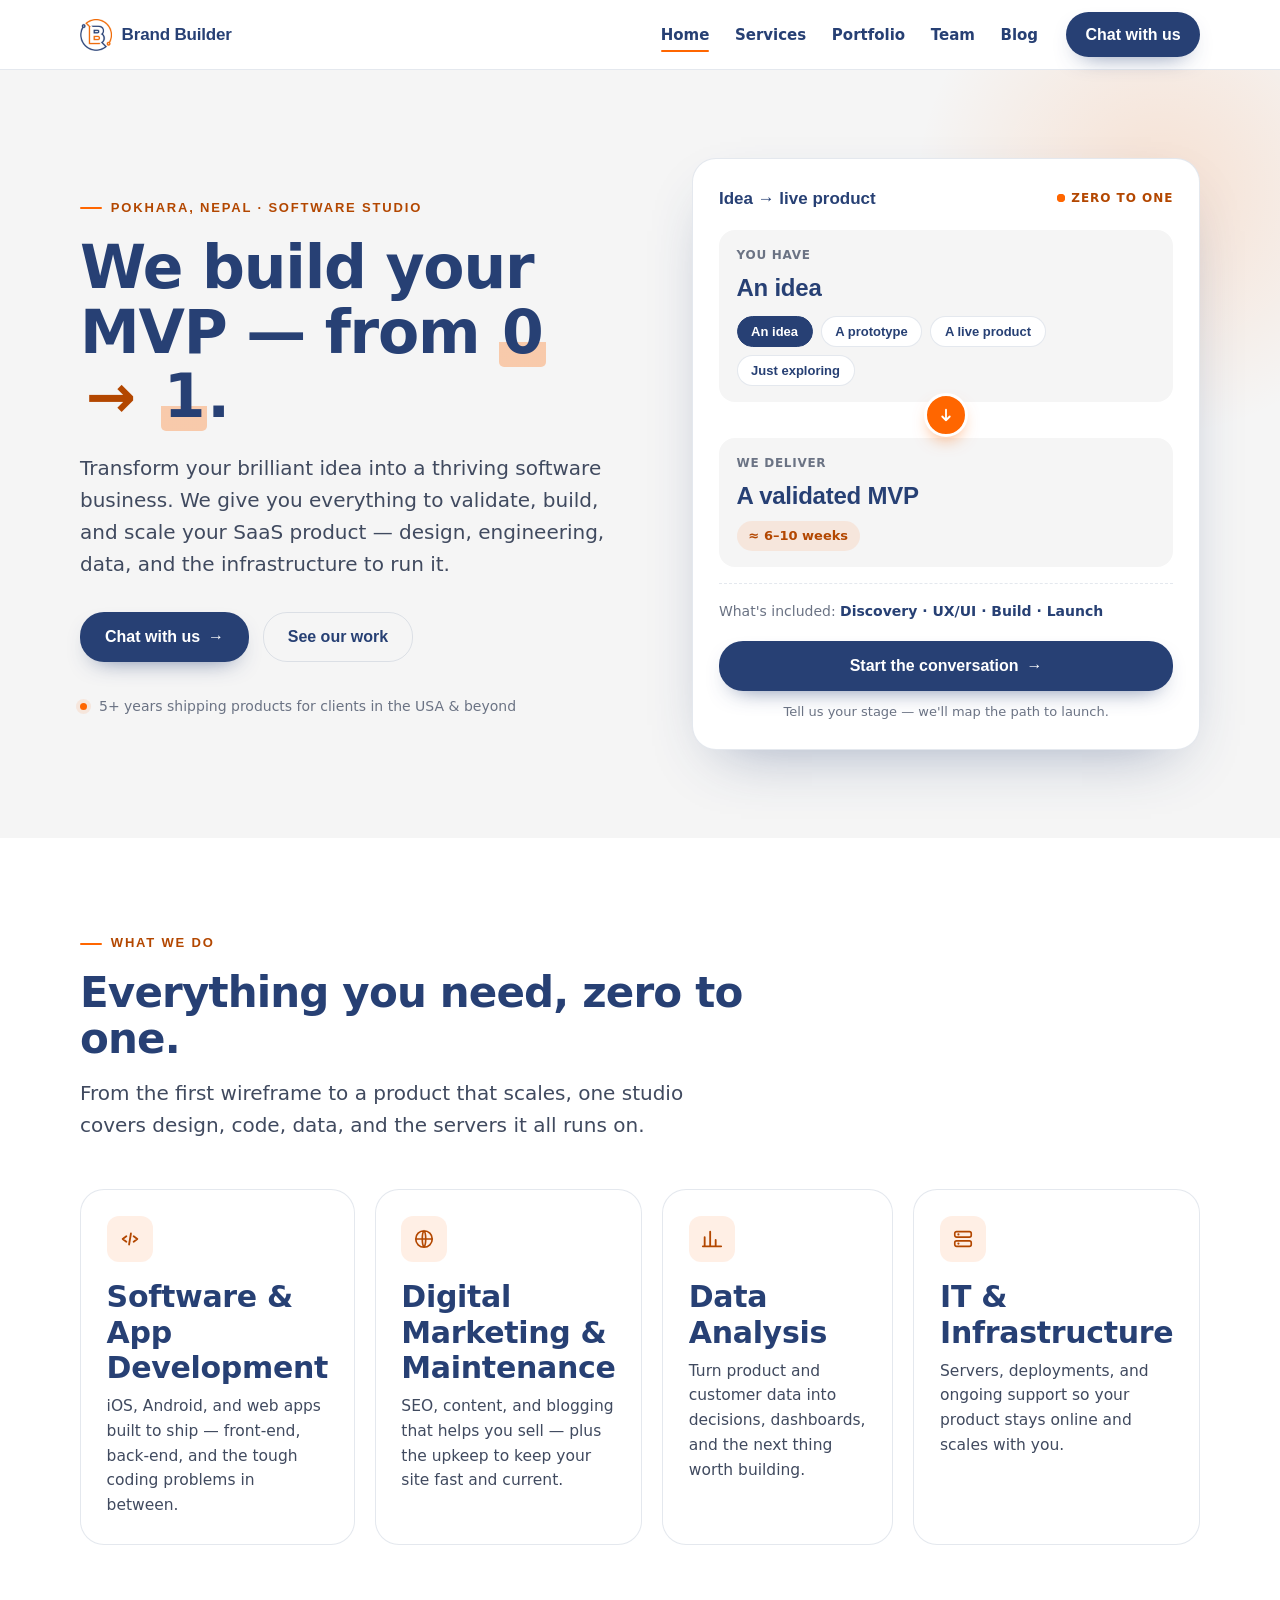
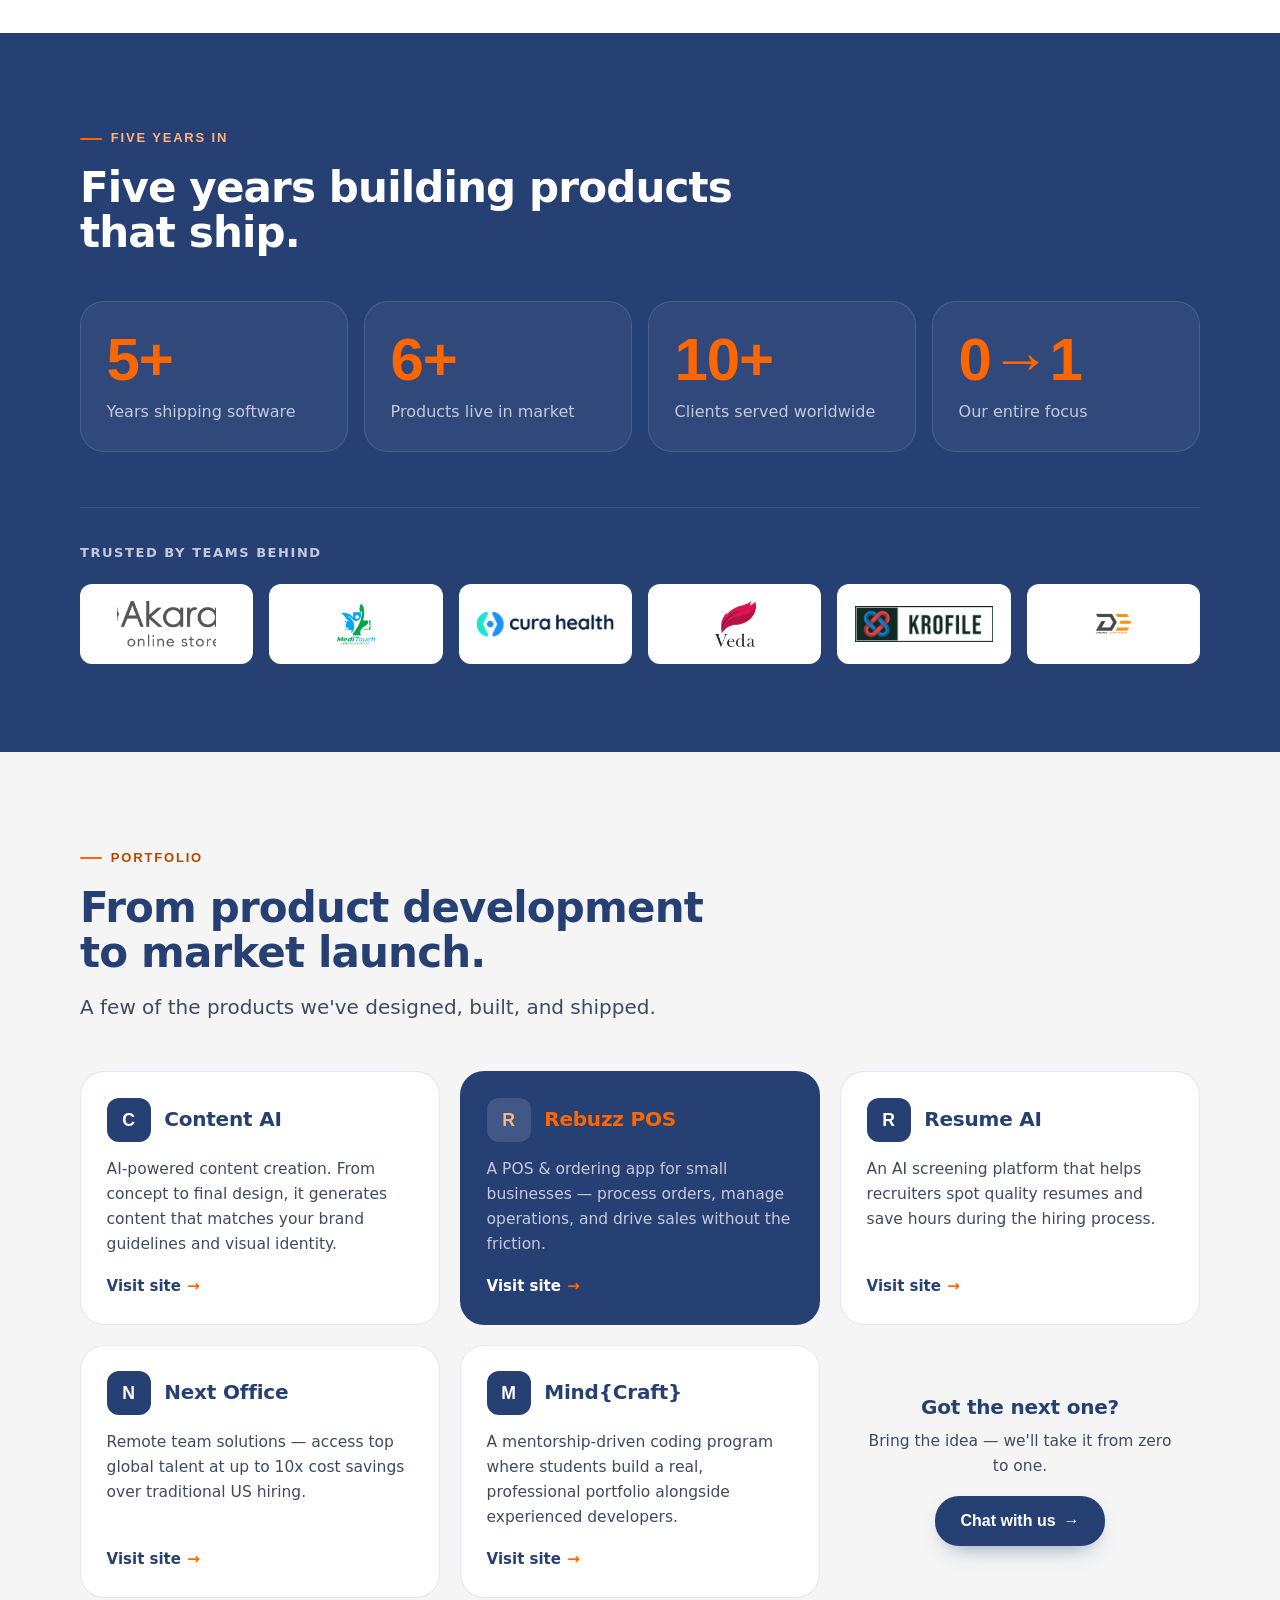
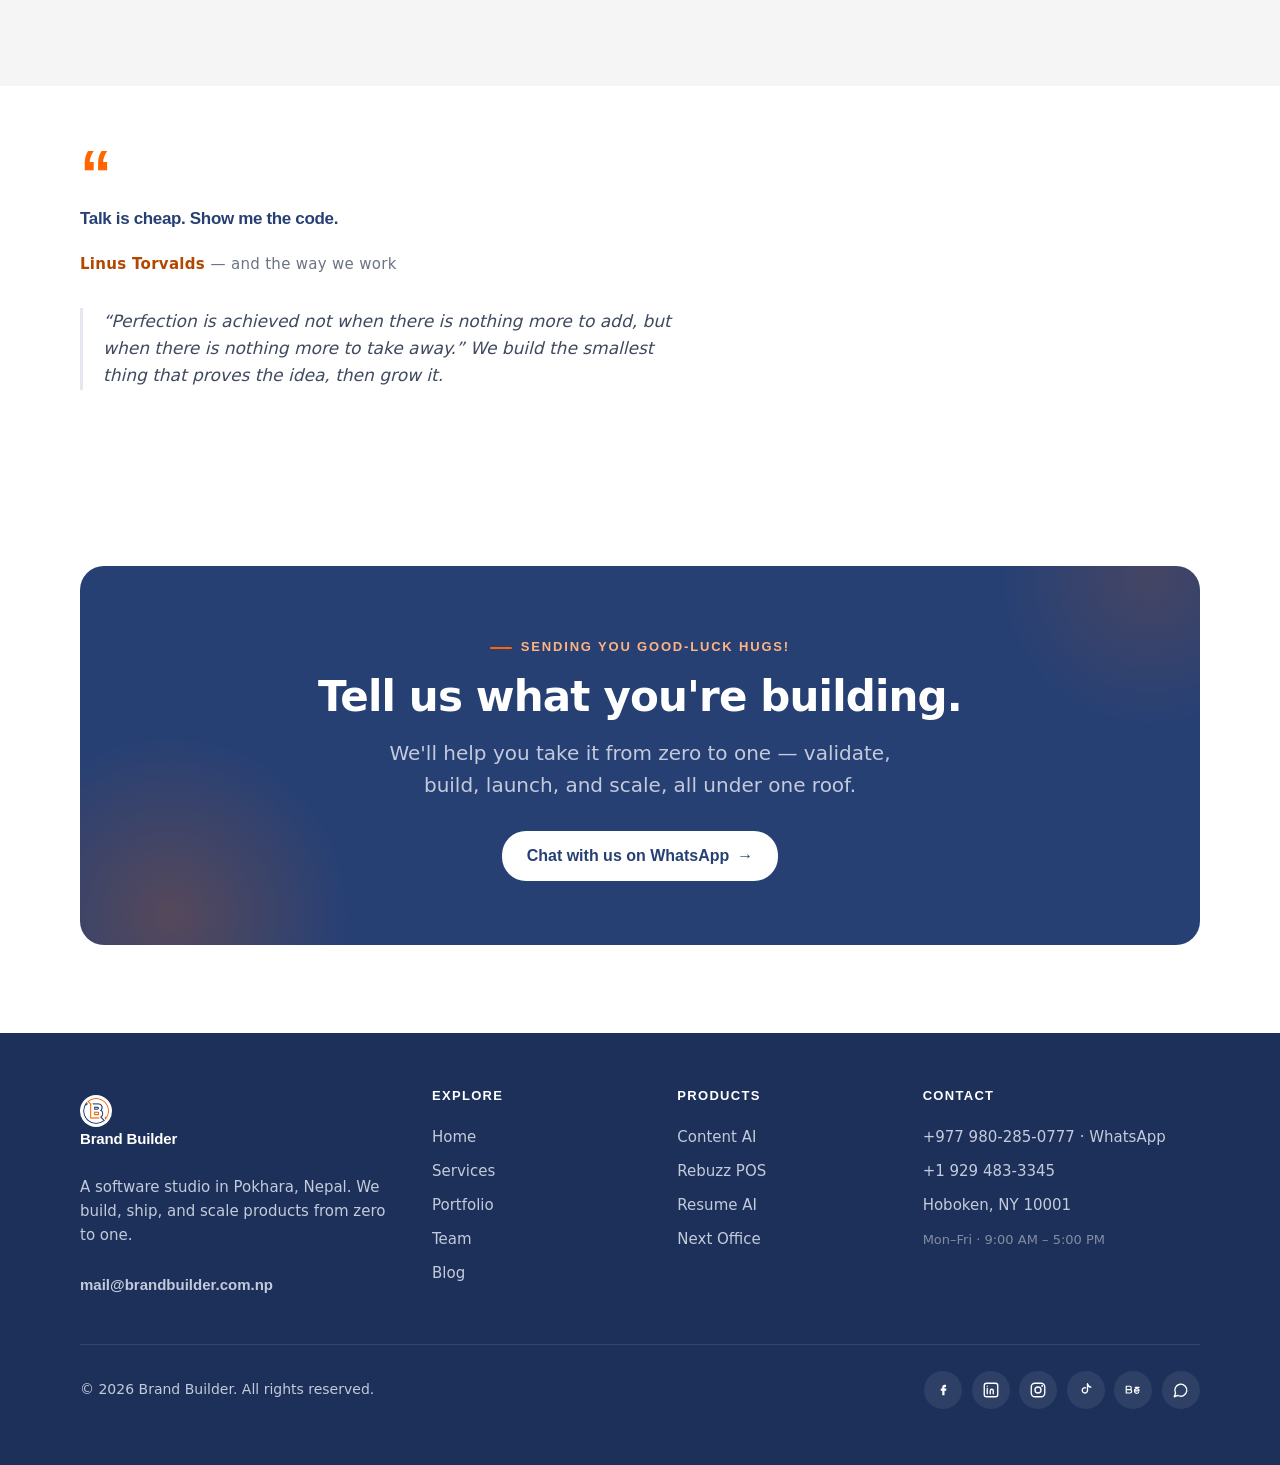
==== commit 4a2855d6: "Update index.html" ====
--- a/index.html
+++ b/index.html
@@ -26,6 +26,7 @@
     </a>
     <nav class="nav__links" aria-label="Primary">
       <a href="index.html" aria-current="page">Home</a>
+      <a href="services.html">Services</a>
       <a href="portfolio.html">Portfolio</a>
       <a href="team.html">Team</a>
       <a href="blog.html">Blog</a>
@@ -37,6 +38,7 @@
   </div>
   <div class="nav__panel" id="navPanel">
     <a href="index.html" aria-current="page">Home</a>
+    <a href="services.html">Services</a>
     <a href="portfolio.html">Portfolio</a>
     <a href="team.html">Team</a>
     <a href="blog.html">Blog</a>
@@ -231,7 +233,7 @@
       </div>
       <div class="footer__col">
         <h4>Explore</h4>
-        <a href="index.html">Home</a><a href="portfolio.html">Portfolio</a><a href="team.html">Team</a><a href="blog.html">Blog</a>
+        <a href="index.html">Home</a><a href="services.html">Services</a><a href="portfolio.html">Portfolio</a><a href="team.html">Team</a><a href="blog.html">Blog</a>
       </div>
       <div class="footer__col">
         <h4>Products</h4>
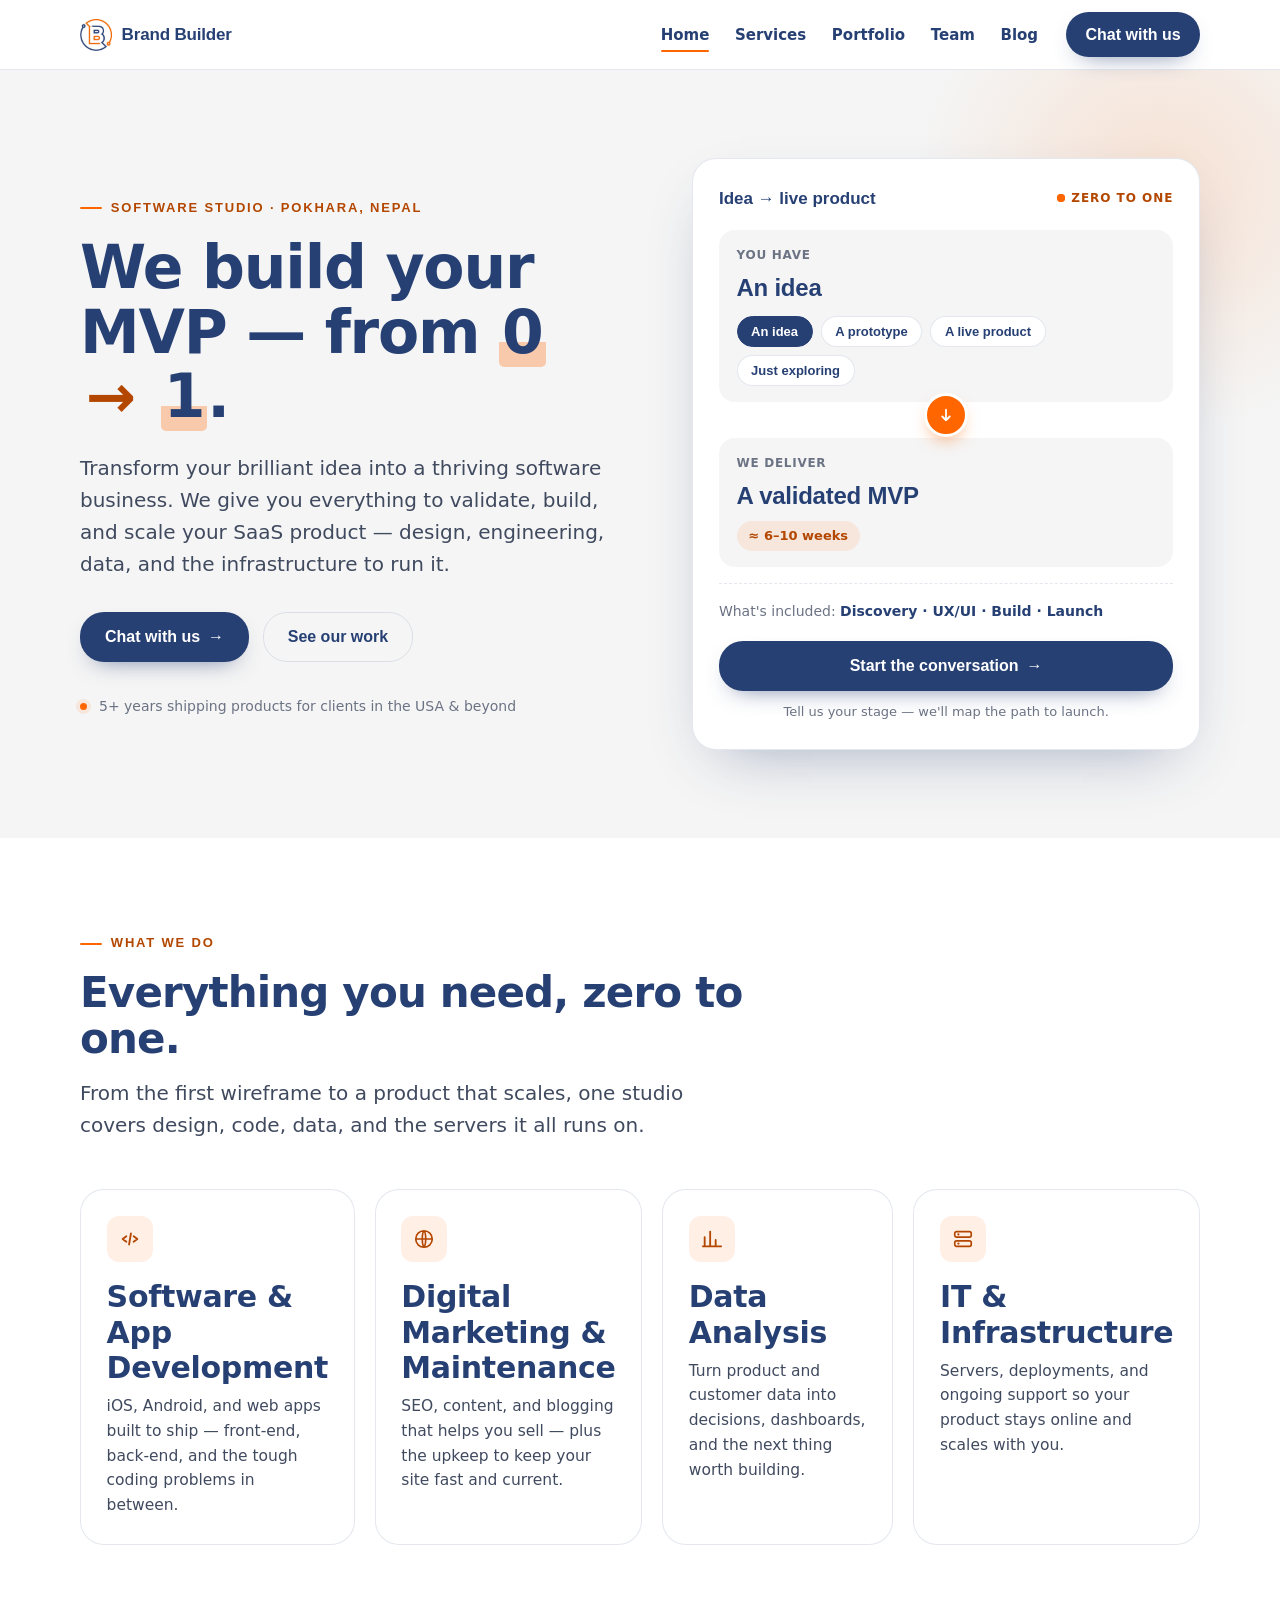
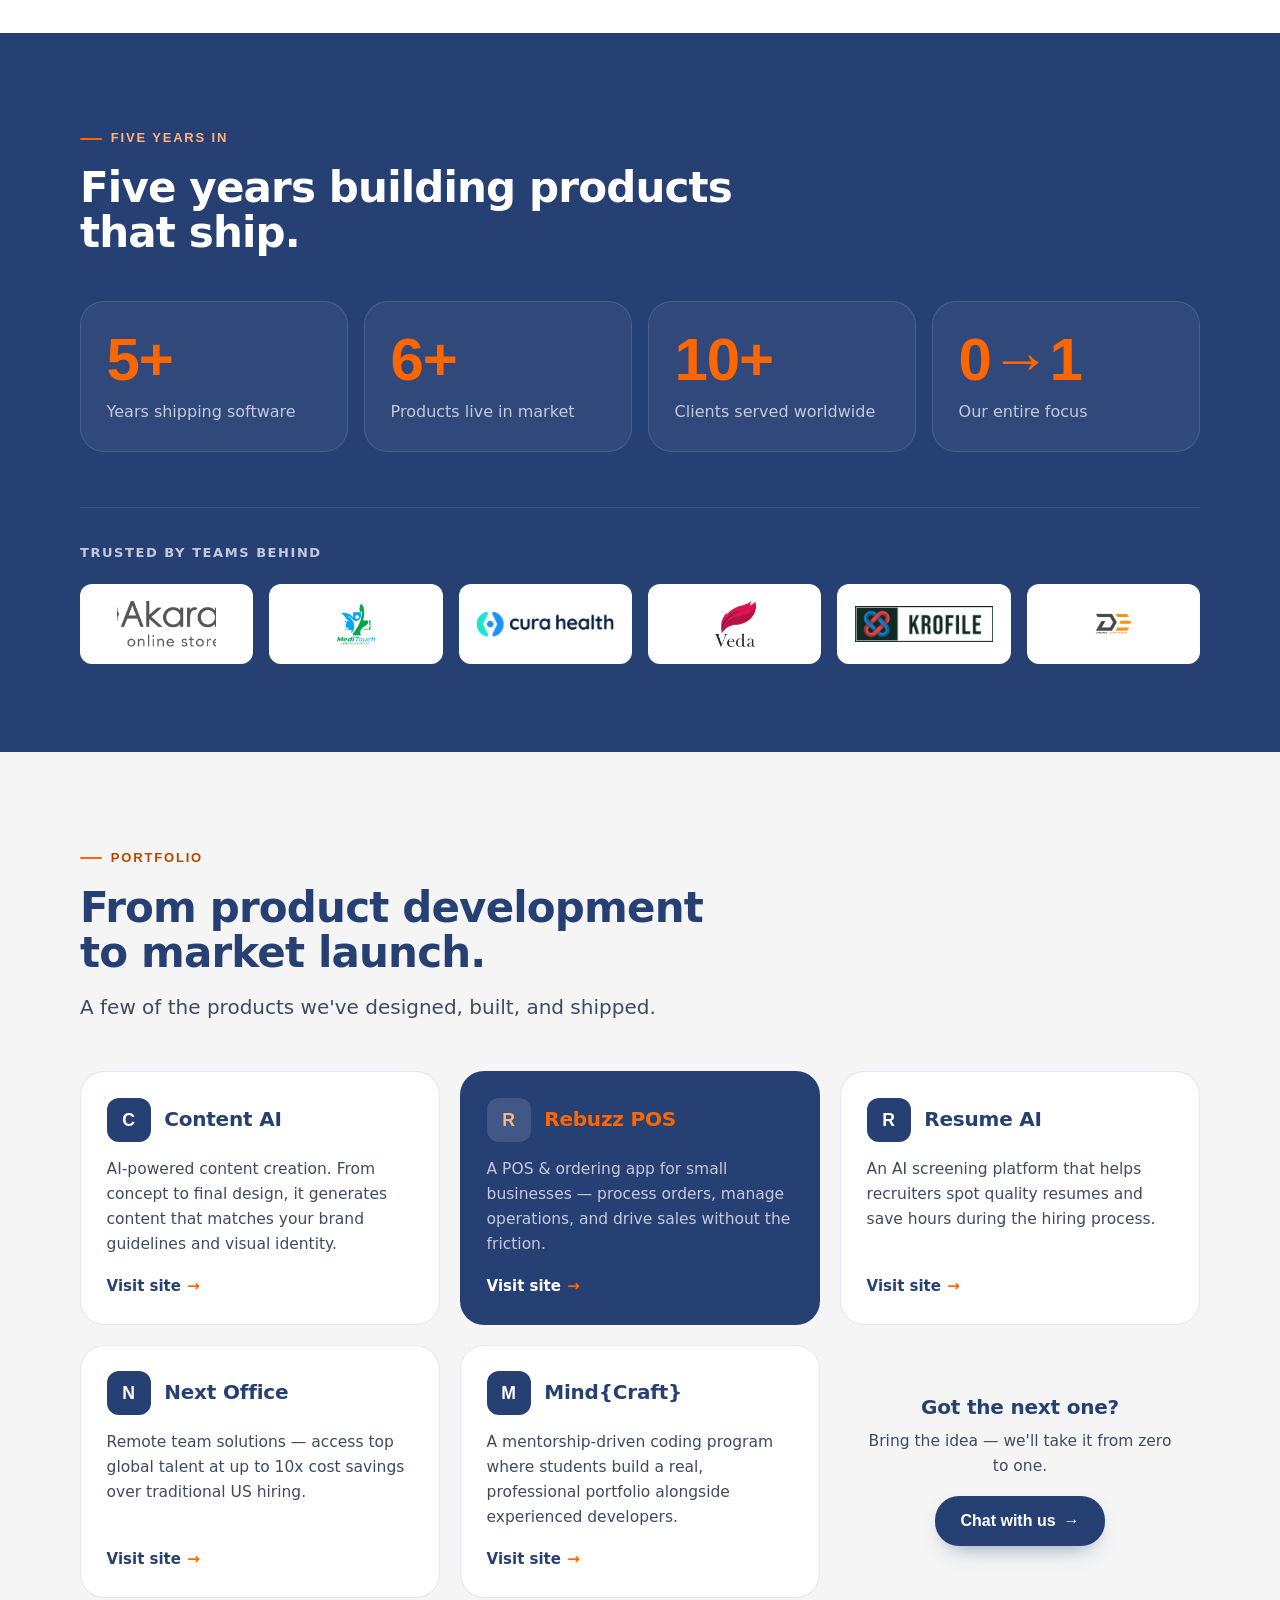
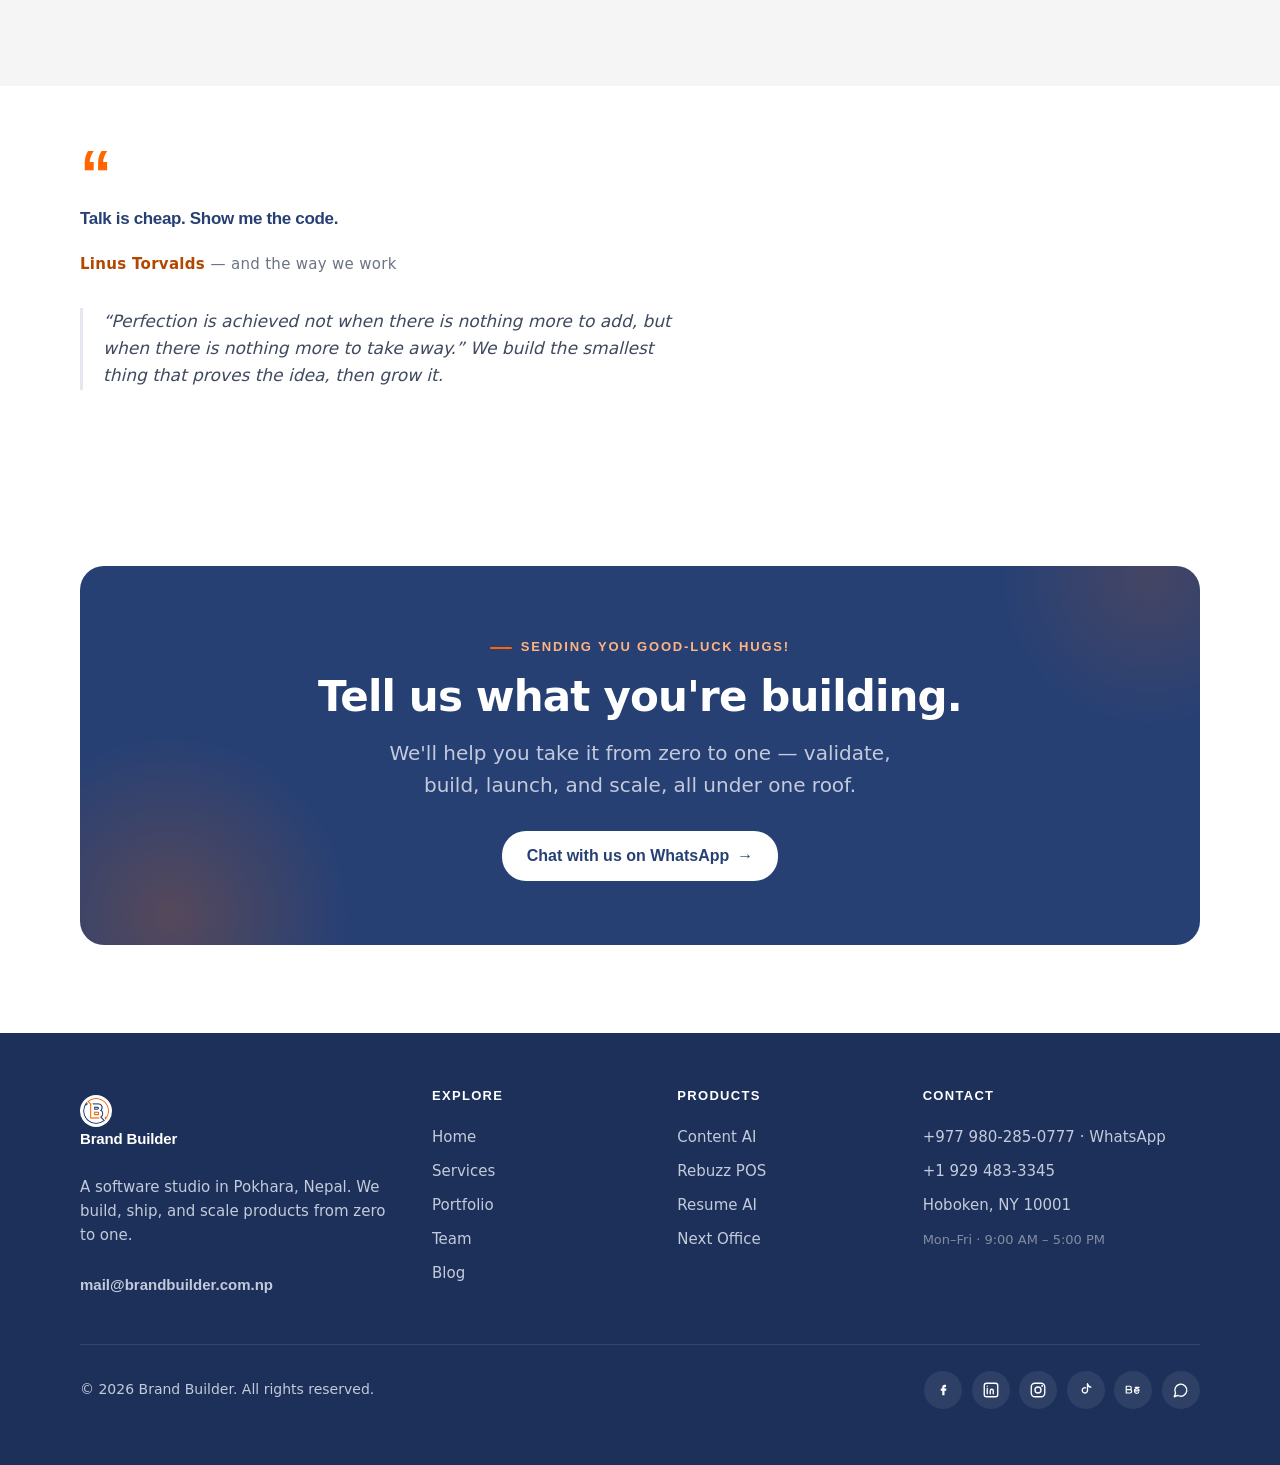
==== commit 4308f70c: "Update index.html" ====
--- a/index.html
+++ b/index.html
@@ -51,7 +51,7 @@
 <section class="hero band--soft section">
   <div class="container hero__grid">
     <div class="hero__copy">
-      <p class="eyebrow">Pokhara, Nepal · Software studio</p>
+      <p class="eyebrow">Software studio · Pokhara, Nepal</p>
       <h1>We build your MVP — from <span class="mark">0</span> <span class="arr-big">→</span> <span class="mark">1</span>.</h1>
       <p class="lead">Transform your brilliant idea into a thriving software business. We give you everything to validate, build, and scale your SaaS product — design, engineering, data, and the infrastructure to run it.</p>
       <div class="hero__cta">
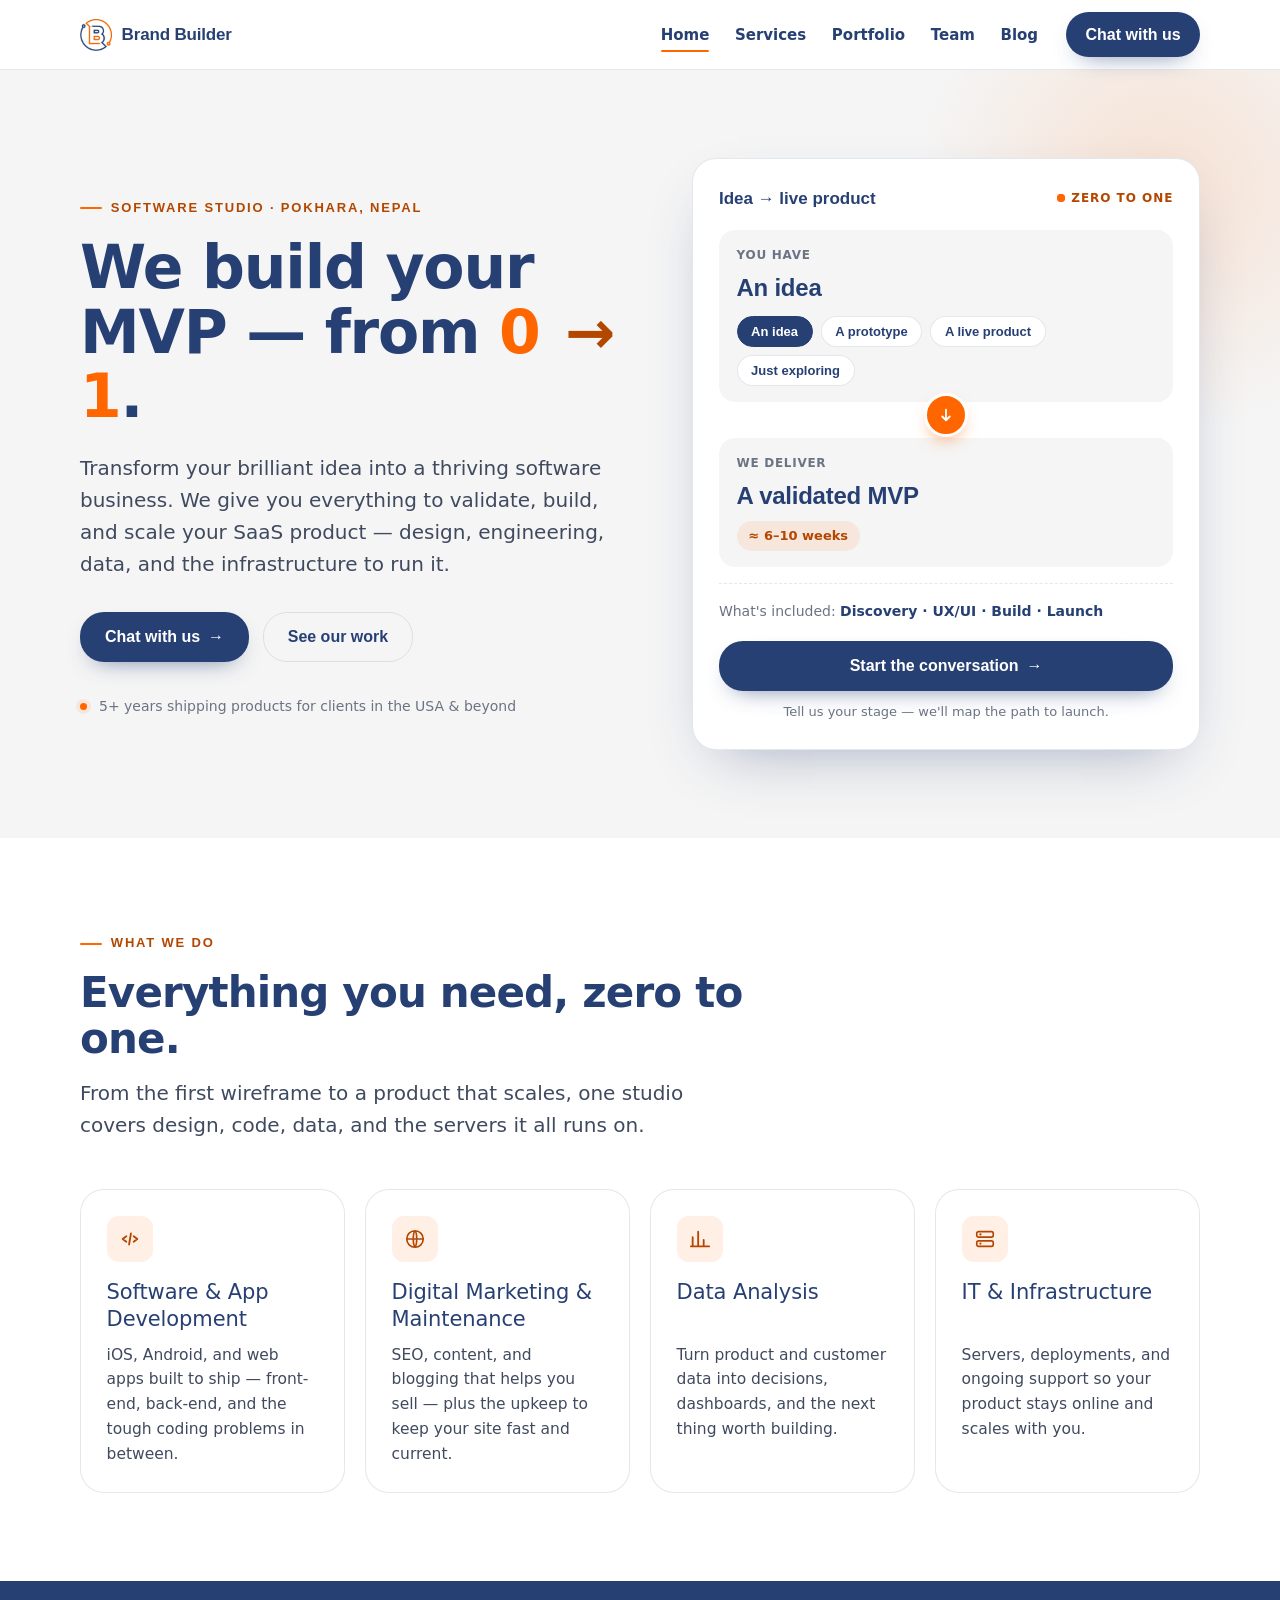
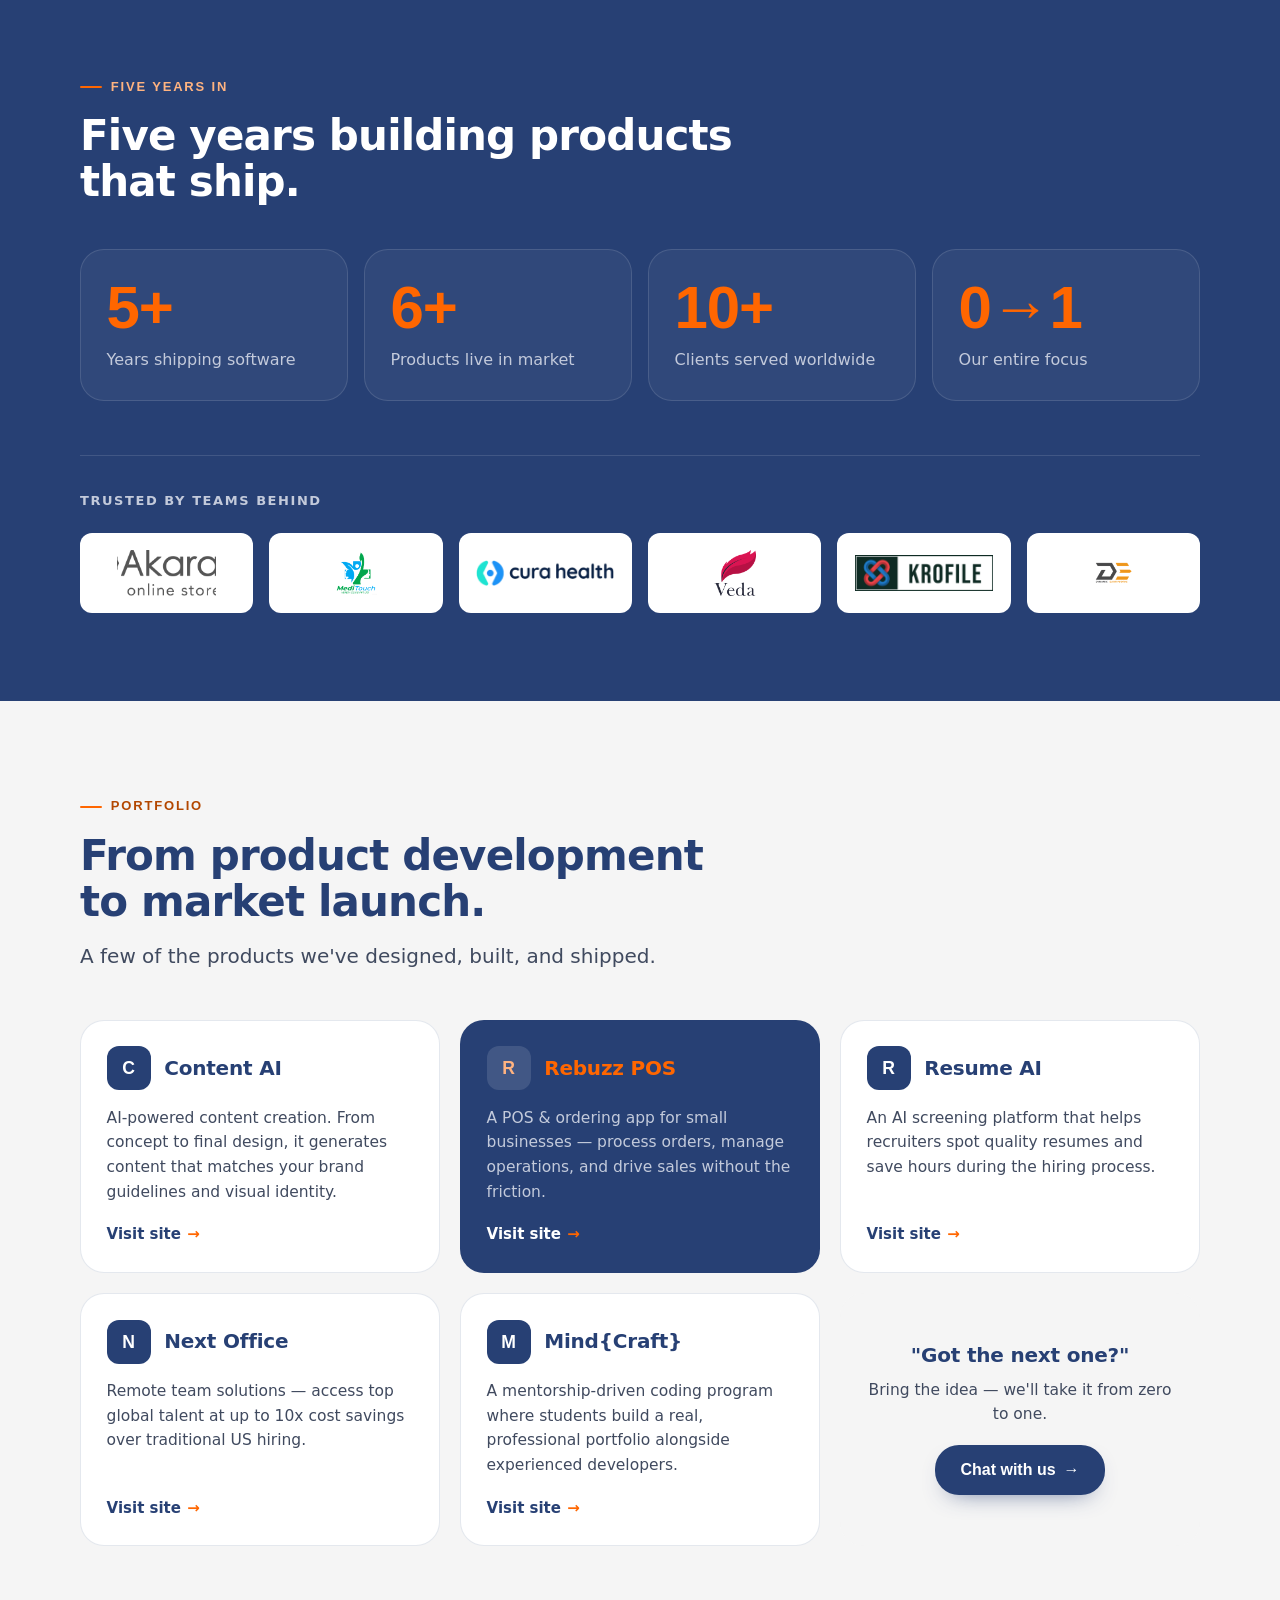
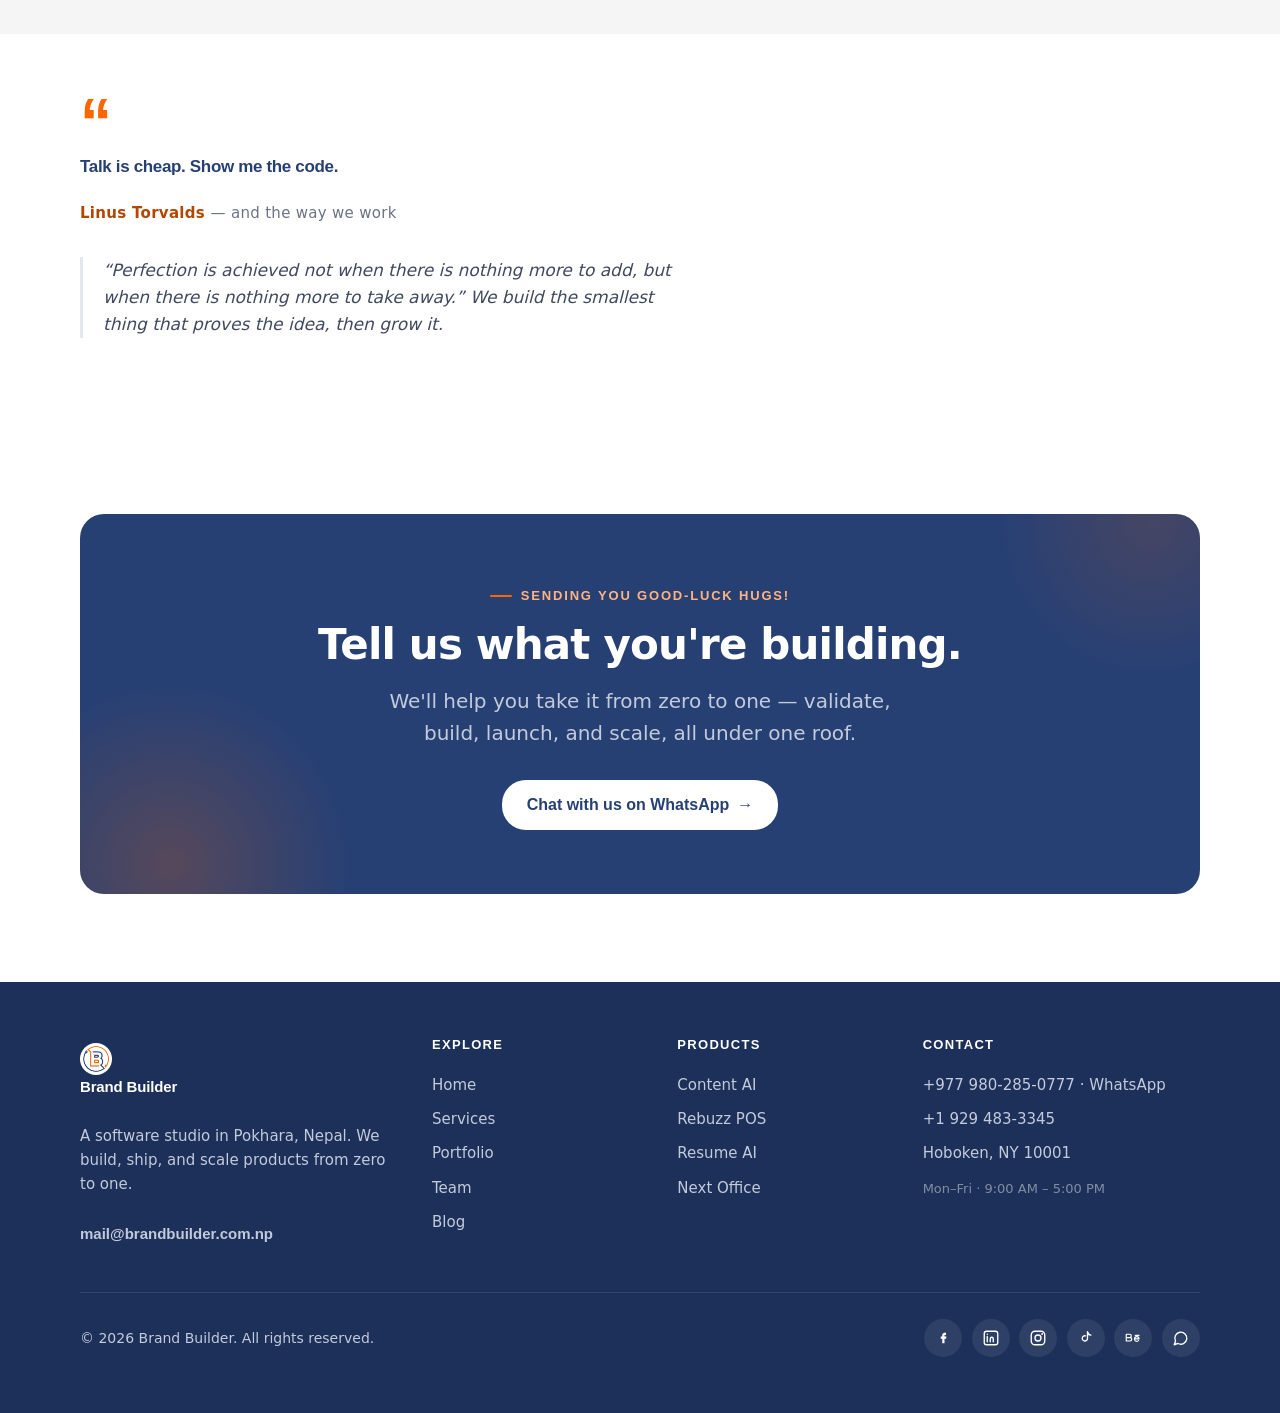
==== commit 32e1dc72: "Update index.html" ====
--- a/index.html
+++ b/index.html
@@ -189,7 +189,7 @@
       </article>
       <article class="card card--soft prod reveal" style="align-items:center;justify-content:center;text-align:center;">
         <div>
-          <h3 style="margin-bottom:.6rem;">Got the next one?</h3>
+          <h3 style="margin-bottom:.6rem;">"Got the next one?"</h3>
           <p style="margin-bottom:1.1rem;">Bring the idea — we'll take it from zero to one.</p>
           <a class="btn btn--primary" href="https://wa.me/9779802850777" target="_blank" rel="noopener">Chat with us <span class="arr">→</span></a>
         </div>
--- a/css/style.css
+++ b/css/style.css
@@ -138,8 +138,7 @@
   background:radial-gradient(circle,rgba(255,102,0,.14),transparent 62%);pointer-events:none;}
 .hero__grid{display:grid;grid-template-columns:1.05fr .95fr;gap:clamp(2rem,4vw,4rem);align-items:center;position:relative;}
 .hero__copy{max-width:34rem;}
-.hero h1 .mark{white-space:nowrap;color:var(--navy);padding:0 .05em;border-radius:5px;
-  background:linear-gradient(to top, rgba(255,102,0,.30) 0, rgba(255,102,0,.30) 36%, transparent 36%);}
+.hero h1 .mark{white-space:nowrap;color:var(--orange);}
 .hero h1 .arr-big{color:var(--orange-deep);font-weight:700;padding-inline:.1em;}
 .hero .lead{margin-top:1.4rem;}
 .hero__cta{display:flex;flex-wrap:wrap;gap:.85rem;margin-top:2rem;}
@@ -180,6 +179,9 @@
 .card:hover{transform:translateY(-4px);box-shadow:var(--shadow-card);}
 .card__icon{width:46px;height:46px;border-radius:var(--r-md);display:grid;place-items:center;background:var(--orange-pale);color:var(--orange-deep);margin-bottom:1.1rem;}
 .card h3{margin-bottom:.55rem;}
+/* Services cards: smaller, lighter titles in a reserved 2-line box so
+   descriptions and links share a baseline across the row */
+#services .card h3{font-size:clamp(1.1875rem,1.12rem + .28vw,1.3125rem);font-weight:500;line-height:1.3;letter-spacing:-.005em;min-height:2.6em;}
 .card p{font-size:.9688rem;color:var(--body);}
 
 /* Product cards */
@@ -363,6 +365,7 @@
   .nav__toggle{display:inline-flex;}
 }
 @media (max-width:620px){
+  #services .card h3{min-height:0;}
   .grid--4,.grid--3,.posts,.work-grid{grid-template-columns:1fr;}
   .team-grid{grid-template-columns:1fr 1fr;}
   .stats{grid-template-columns:1fr 1fr;}
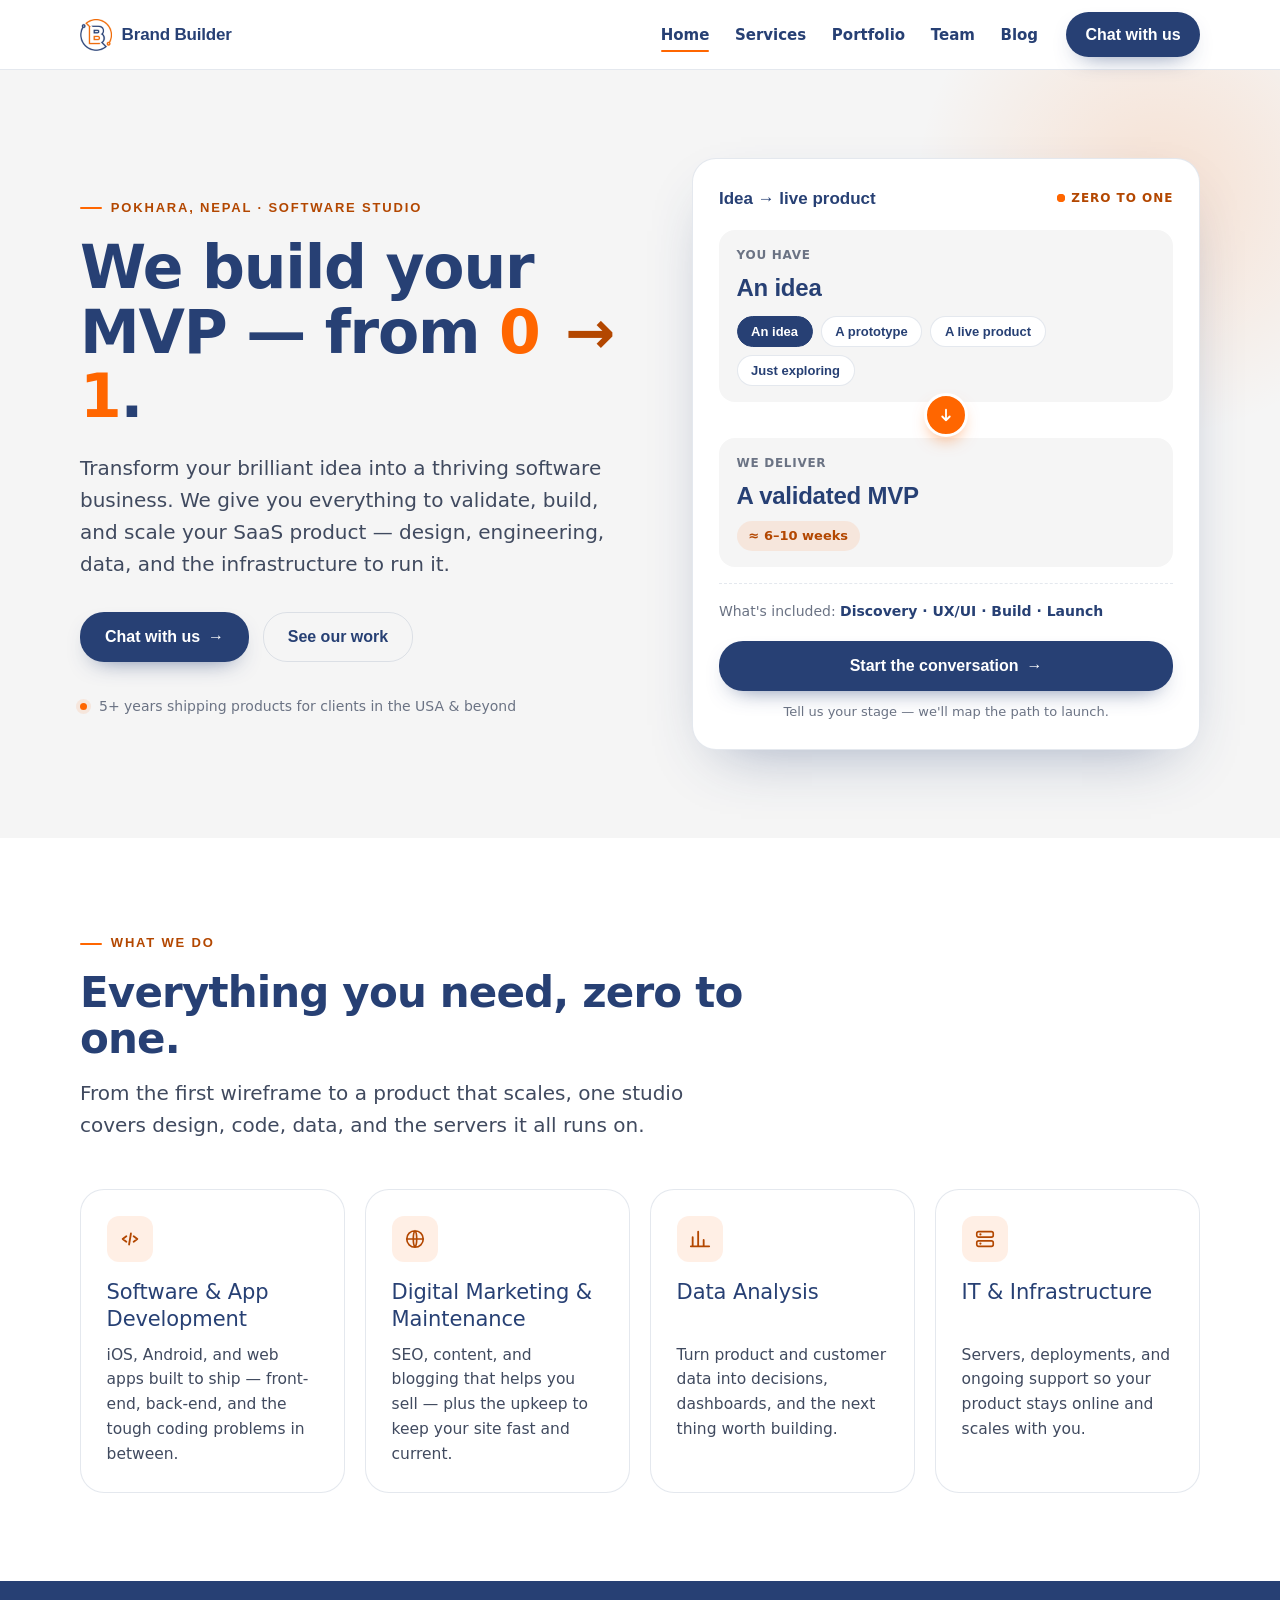
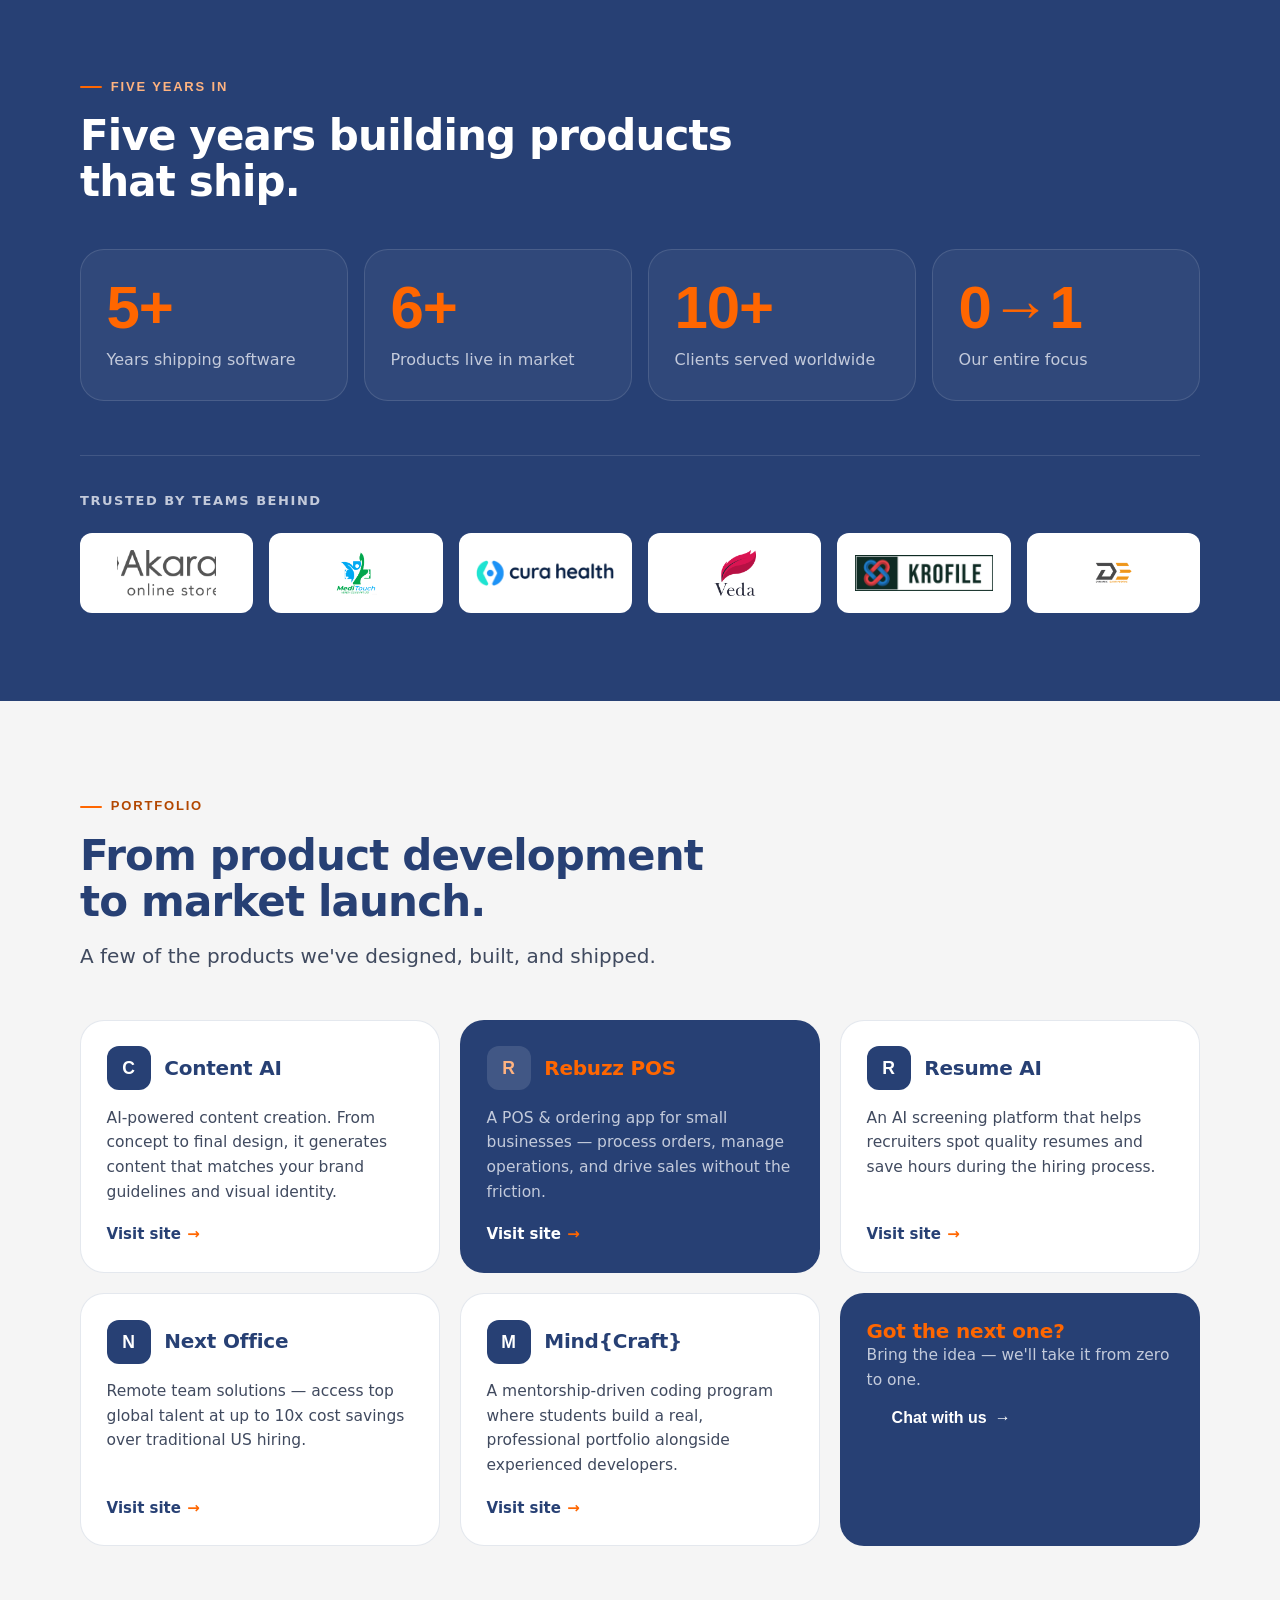
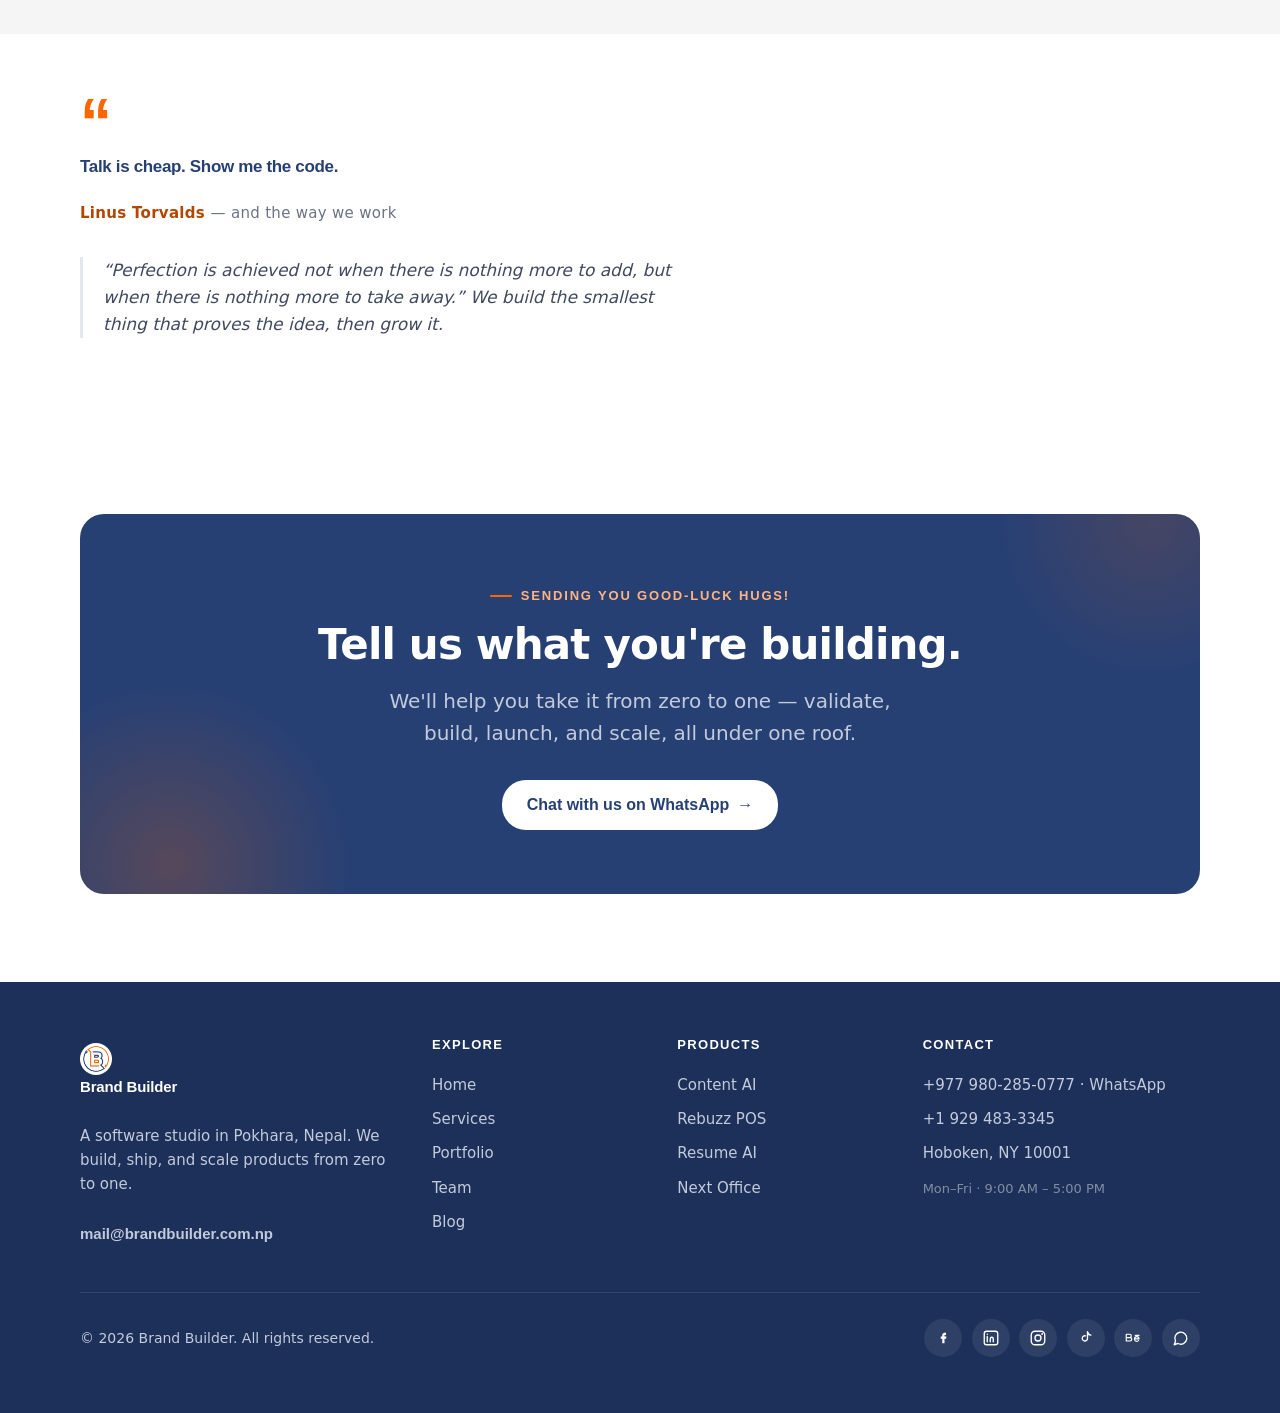
==== commit 593e3cf9: "Update index.html" ====
--- a/index.html
+++ b/index.html
@@ -51,7 +51,7 @@
 <section class="hero band--soft section">
   <div class="container hero__grid">
     <div class="hero__copy">
-      <p class="eyebrow">Software studio · Pokhara, Nepal</p>
+      <p class="eyebrow">Pokhara, Nepal · Software studio</p>
       <h1>We build your MVP — from <span class="mark">0</span> <span class="arr-big">→</span> <span class="mark">1</span>.</h1>
       <p class="lead">Transform your brilliant idea into a thriving software business. We give you everything to validate, build, and scale your SaaS product — design, engineering, data, and the infrastructure to run it.</p>
       <div class="hero__cta">
@@ -187,11 +187,11 @@
         <p>A mentorship-driven coding program where students build a real, professional portfolio alongside experienced developers.</p>
         <a class="prod__link" href="https://axon.com.np/" target="_blank" rel="noopener">Visit site <span class="arr">→</span></a>
       </article>
-      <article class="card card--soft prod reveal" style="align-items:center;justify-content:center;text-align:center;">
+      <article class="card card--dark card--cta prod reveal">
         <div>
-          <h3 style="margin-bottom:.6rem;">"Got the next one?"</h3>
-          <p style="margin-bottom:1.1rem;">Bring the idea — we'll take it from zero to one.</p>
-          <a class="btn btn--primary" href="https://wa.me/9779802850777" target="_blank" rel="noopener">Chat with us <span class="arr">→</span></a>
+          <h3>Got the next one?</h3>
+          <p>Bring the idea — we'll take it from zero to one.</p>
+          <a class="btn btn--accent" href="https://wa.me/9779802850777" target="_blank" rel="noopener">Chat with us <span class="arr">→</span></a>
         </div>
       </article>
     </div>
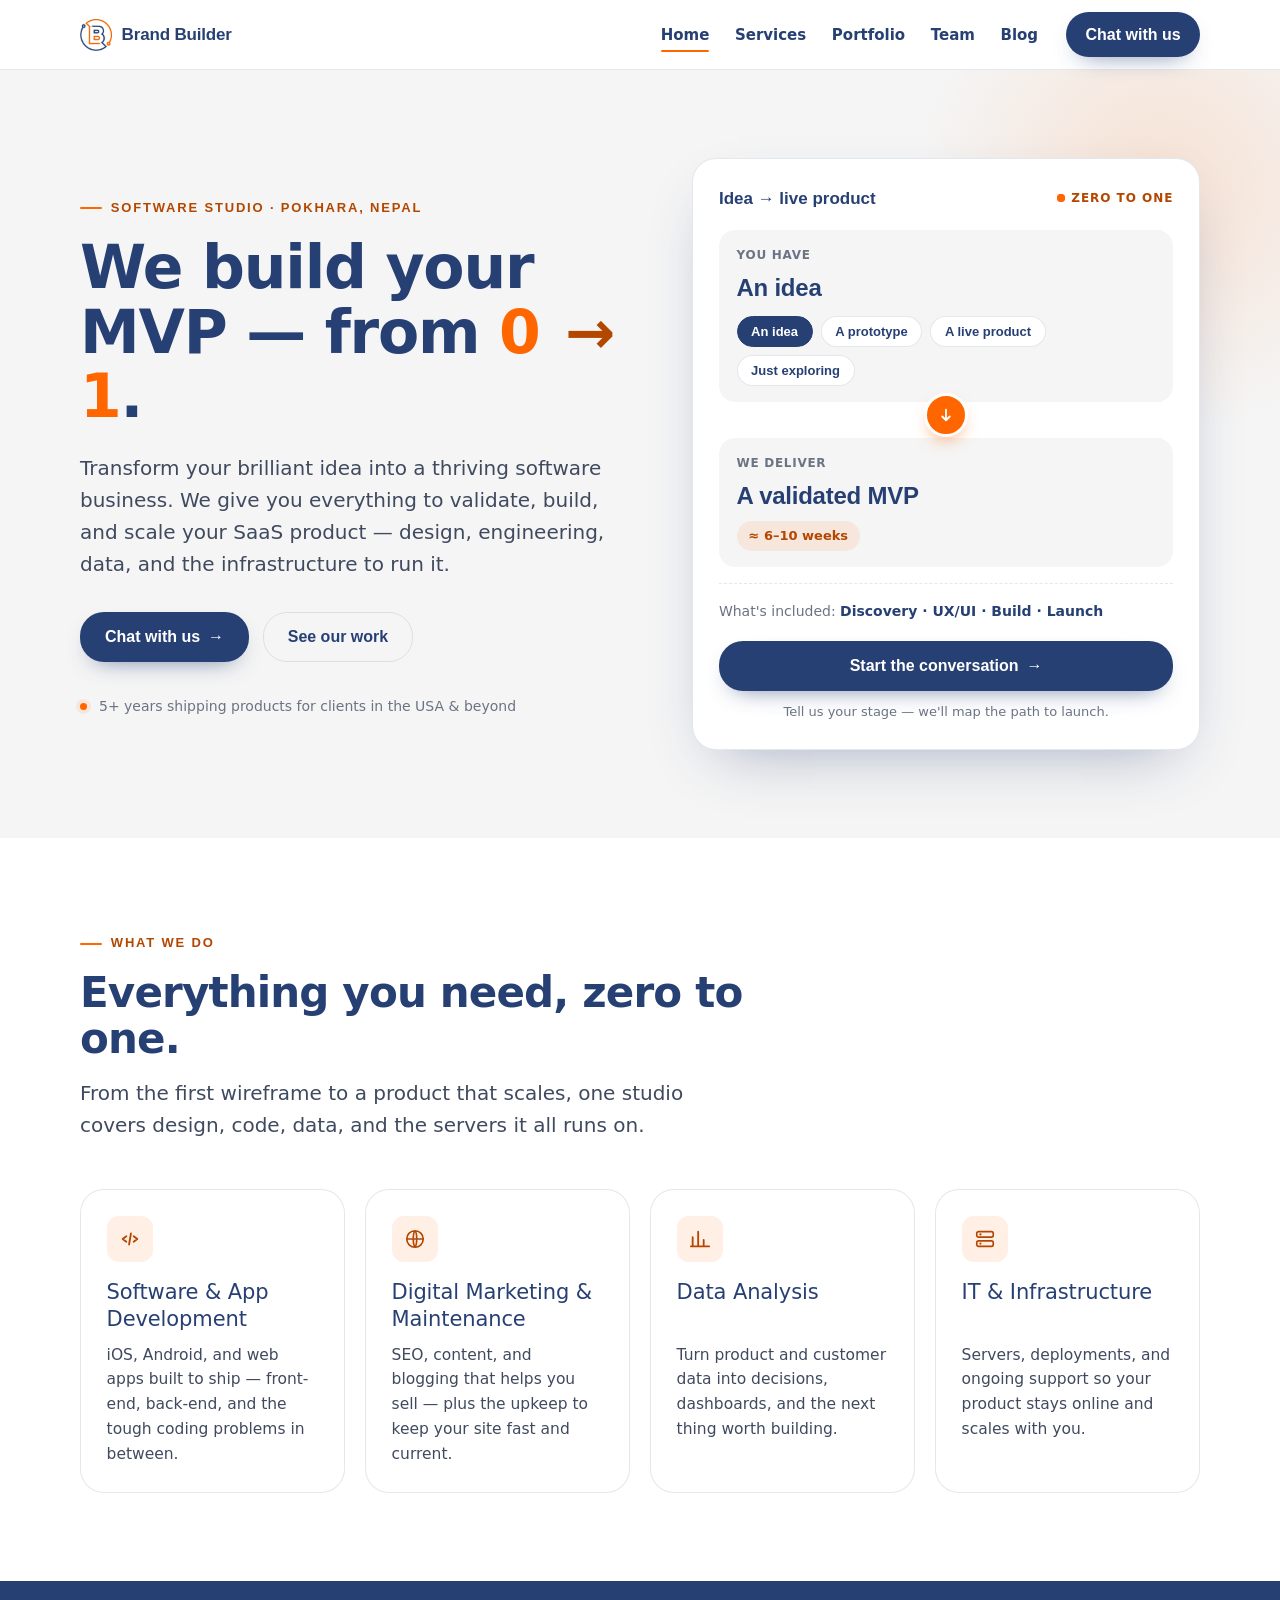
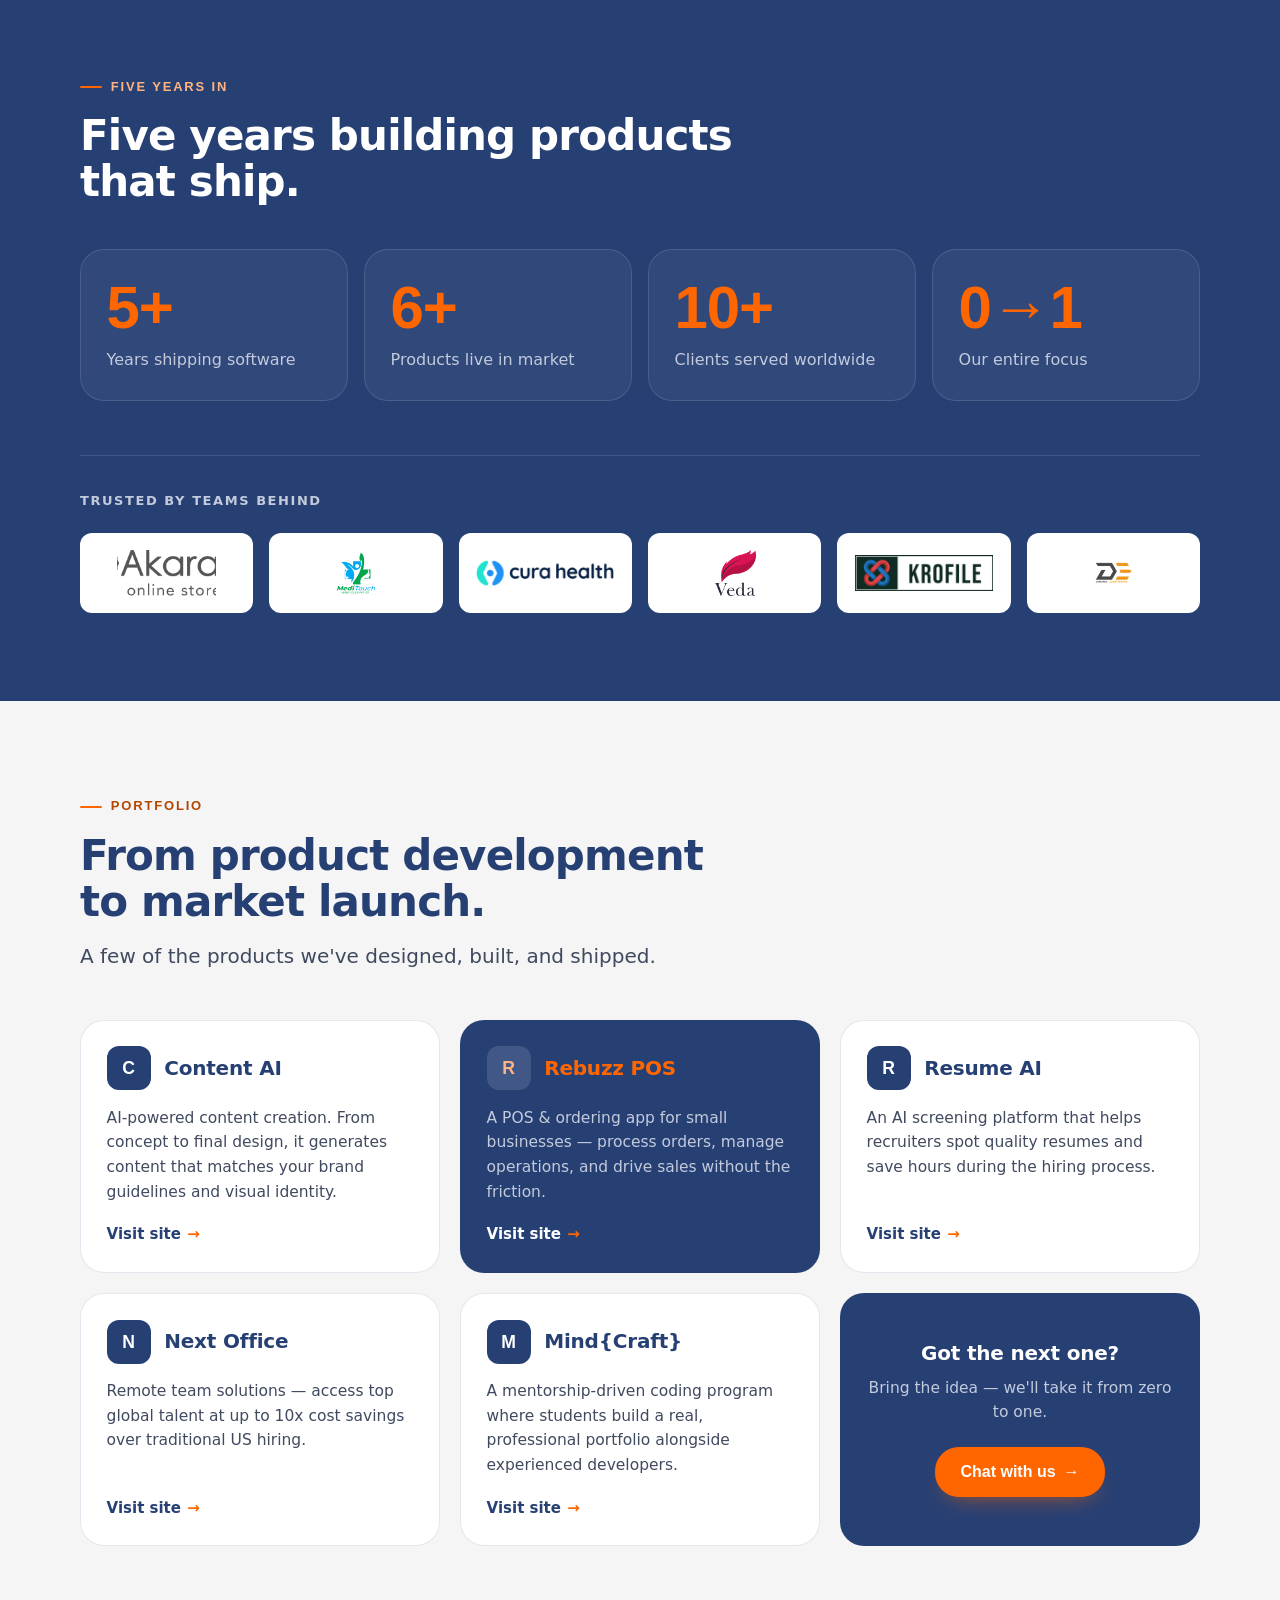
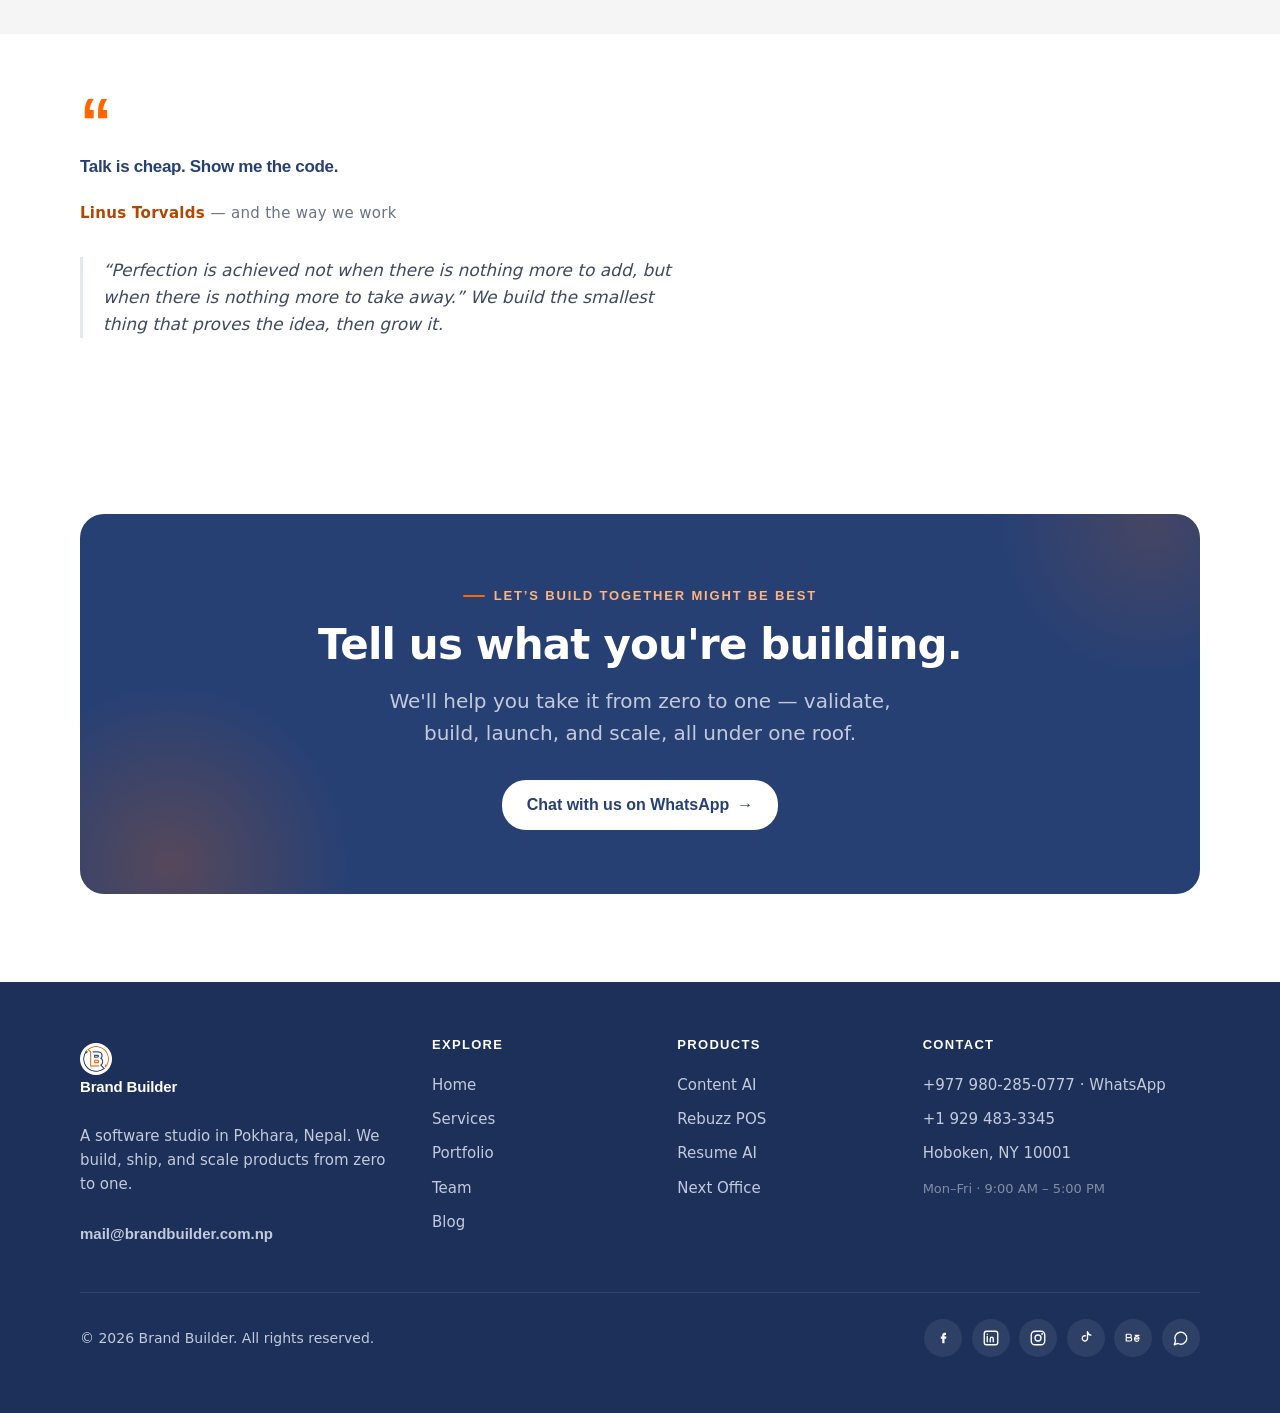
==== commit c1245e87: "Update index.html" ====
--- a/index.html
+++ b/index.html
@@ -51,7 +51,7 @@
 <section class="hero band--soft section">
   <div class="container hero__grid">
     <div class="hero__copy">
-      <p class="eyebrow">Pokhara, Nepal · Software studio</p>
+      <p class="eyebrow">Software studio · Pokhara, Nepal</p>
       <h1>We build your MVP — from <span class="mark">0</span> <span class="arr-big">→</span> <span class="mark">1</span>.</h1>
       <p class="lead">Transform your brilliant idea into a thriving software business. We give you everything to validate, build, and scale your SaaS product — design, engineering, data, and the infrastructure to run it.</p>
       <div class="hero__cta">
@@ -214,7 +214,7 @@
 <section class="section" id="contact">
   <div class="container">
     <div class="cta-card reveal">
-      <p class="eyebrow on-dark" style="justify-content:center;">Sending you good-luck hugs!</p>
+      <p class="eyebrow on-dark" style="justify-content:center;">Let’s build together might be best</p>
       <h2>Tell us what you're building.</h2>
       <p class="lead">We'll help you take it from zero to one — validate, build, launch, and scale, all under one roof.</p>
       <a class="btn btn--light" href="https://wa.me/9779802850777" target="_blank" rel="noopener">Chat with us on WhatsApp <span class="arr">→</span></a>
--- a/css/style.css
+++ b/css/style.css
@@ -93,6 +93,8 @@
 .btn--ghost:hover{border-color:var(--navy);background:#fff;}
 .btn--light{background:#fff;color:var(--navy);}
 .btn--light:hover{background:var(--surface);}
+.btn--accent{background:var(--orange);color:#fff;box-shadow:0 10px 24px -14px rgba(255,102,0,.85);}
+.btn--accent:hover{background:#e65c00;box-shadow:0 16px 30px -16px rgba(255,102,0,.95);}
 .btn .arr{transition:transform .18s ease;}
 .btn:hover .arr{transform:translateX(3px);}
 
@@ -199,6 +201,10 @@
 .card--dark p{color:var(--on-dark-mute);}
 .card--dark .prod__link{color:#fff;}
 .card--dark:hover{box-shadow:var(--shadow-float);}
+/* Filled navy CTA tile that sits inside a product grid */
+.card--cta{align-items:center;justify-content:center;text-align:center;}
+.card--cta h3{color:#fff;font-weight:700;margin-bottom:.6rem;}
+.card--cta p{flex:0 0 auto;margin-bottom:1.35rem;}
 
 /* Stats band — metric cards */
 .stats{display:grid;grid-template-columns:repeat(4,1fr);gap:1rem;margin-top:2.8rem;}
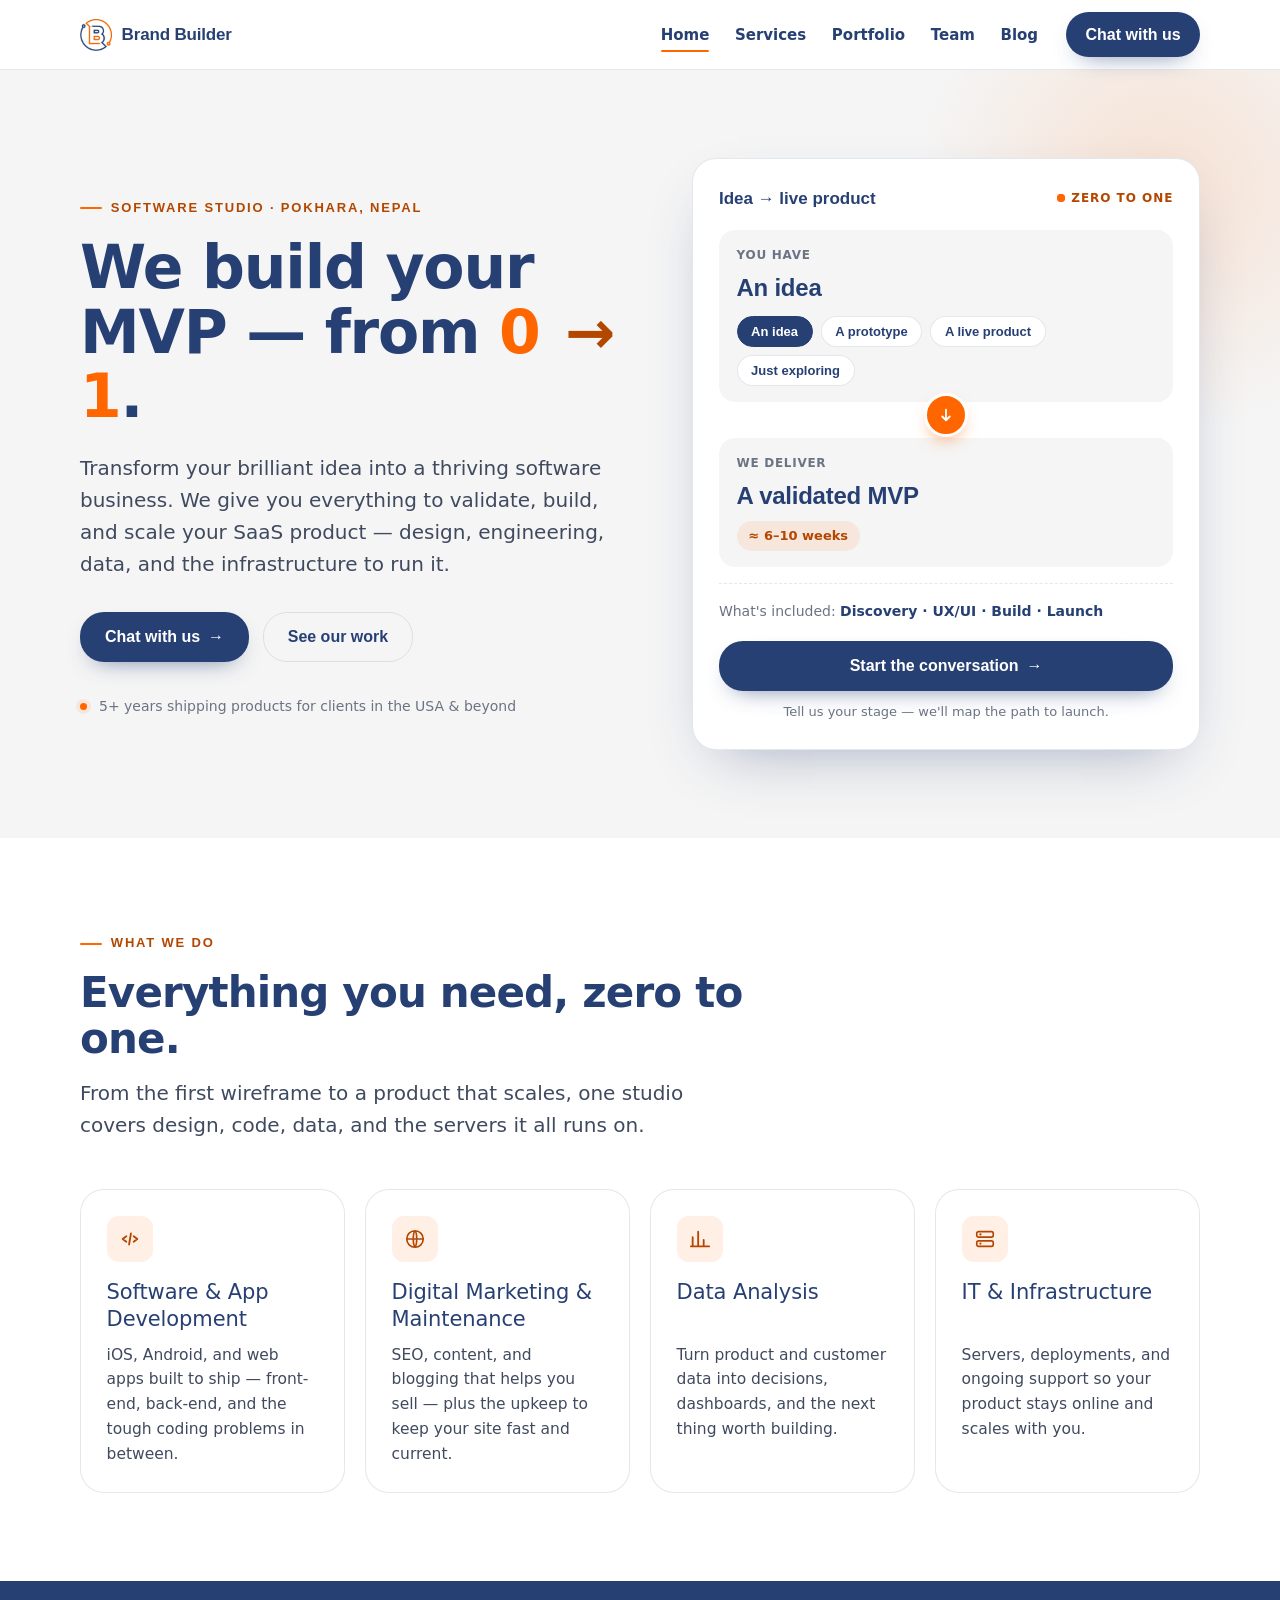
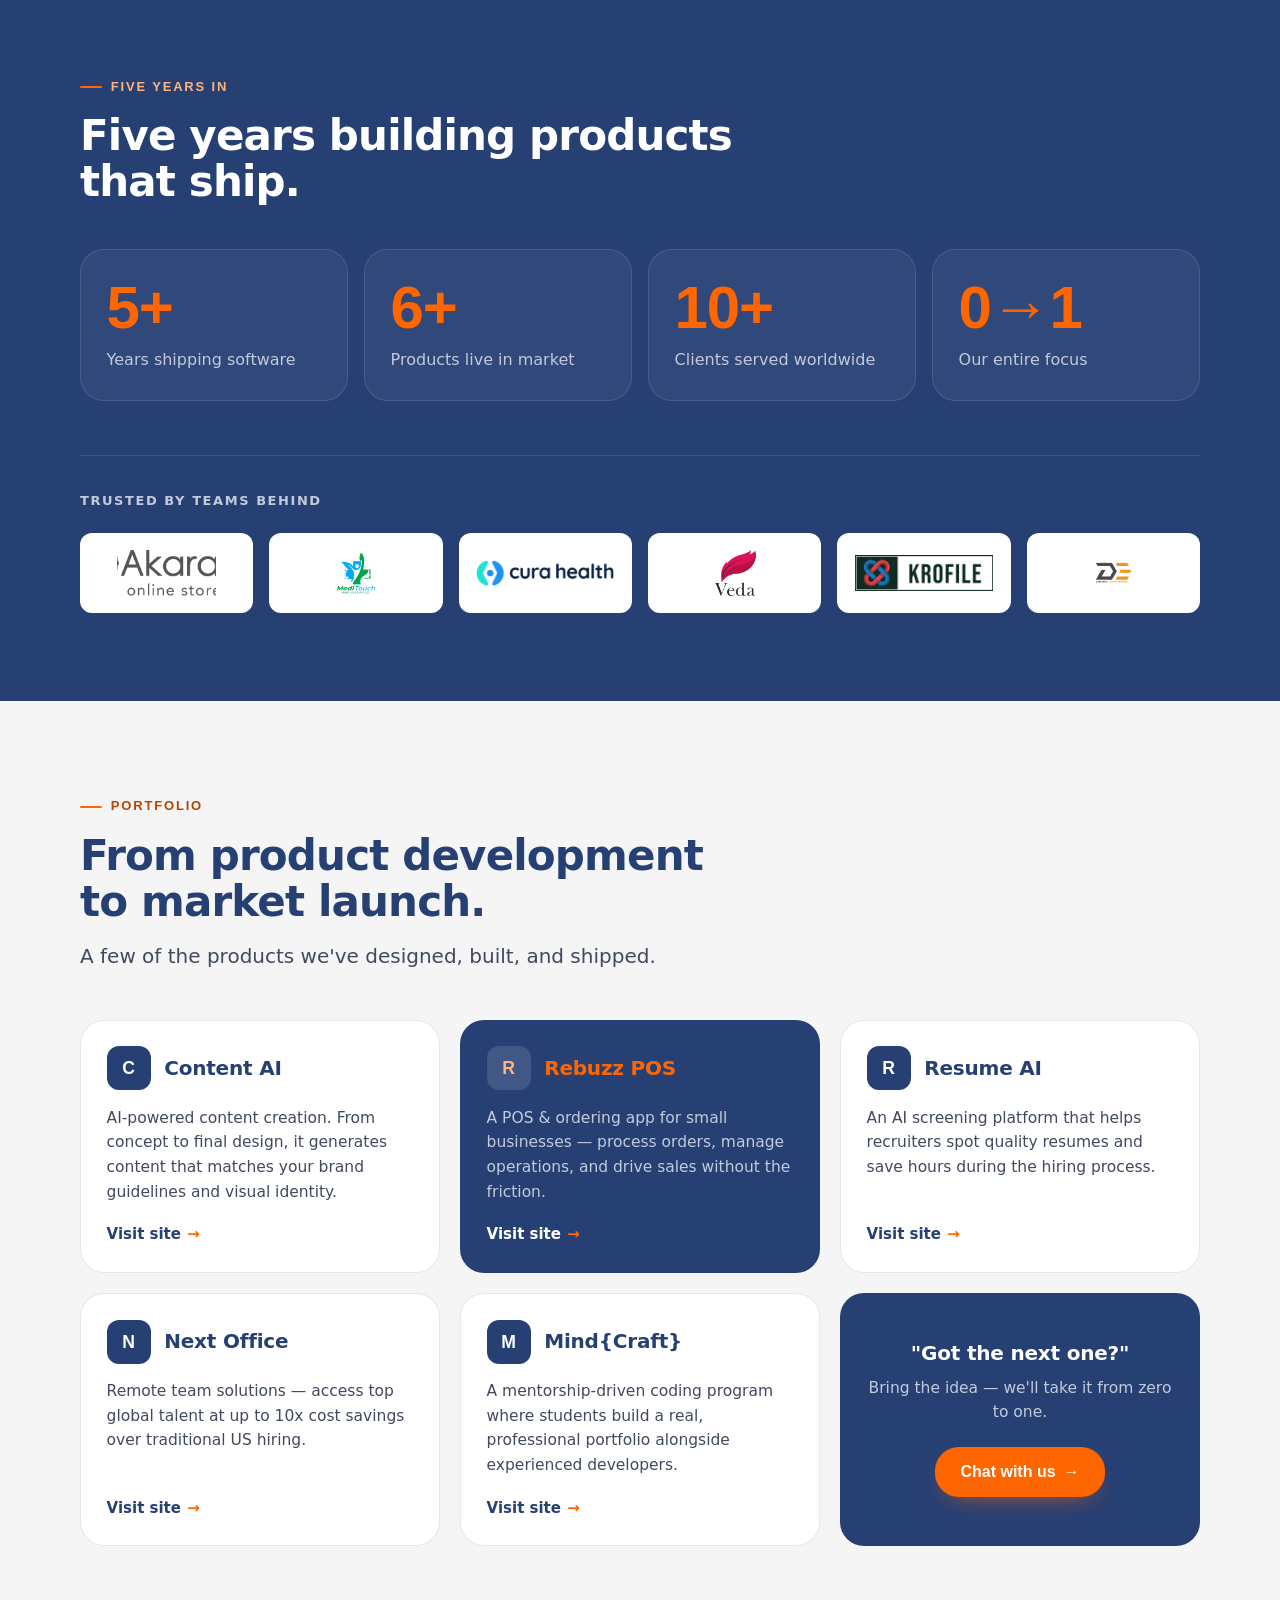
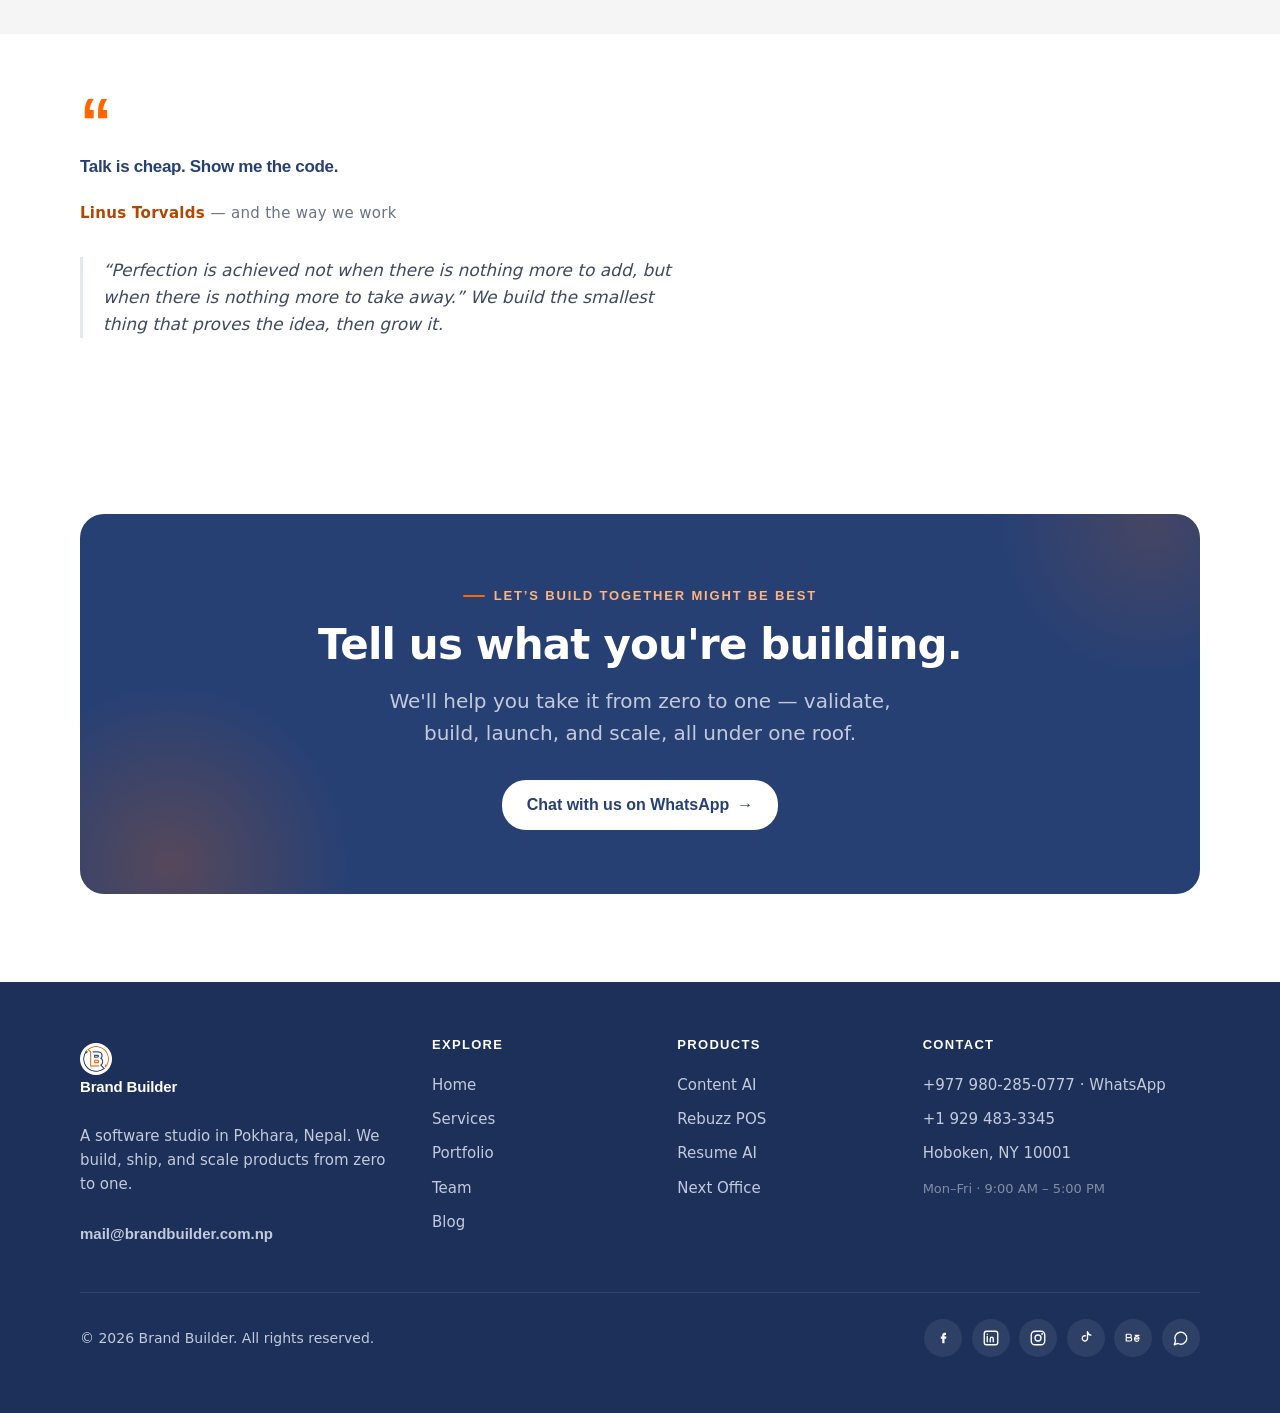
==== commit 0230240f: "Update index.html" ====
--- a/index.html
+++ b/index.html
@@ -189,7 +189,7 @@
       </article>
       <article class="card card--dark card--cta prod reveal">
         <div>
-          <h3>Got the next one?</h3>
+          <h3>"Got the next one?"</h3>
           <p>Bring the idea — we'll take it from zero to one.</p>
           <a class="btn btn--accent" href="https://wa.me/9779802850777" target="_blank" rel="noopener">Chat with us <span class="arr">→</span></a>
         </div>
